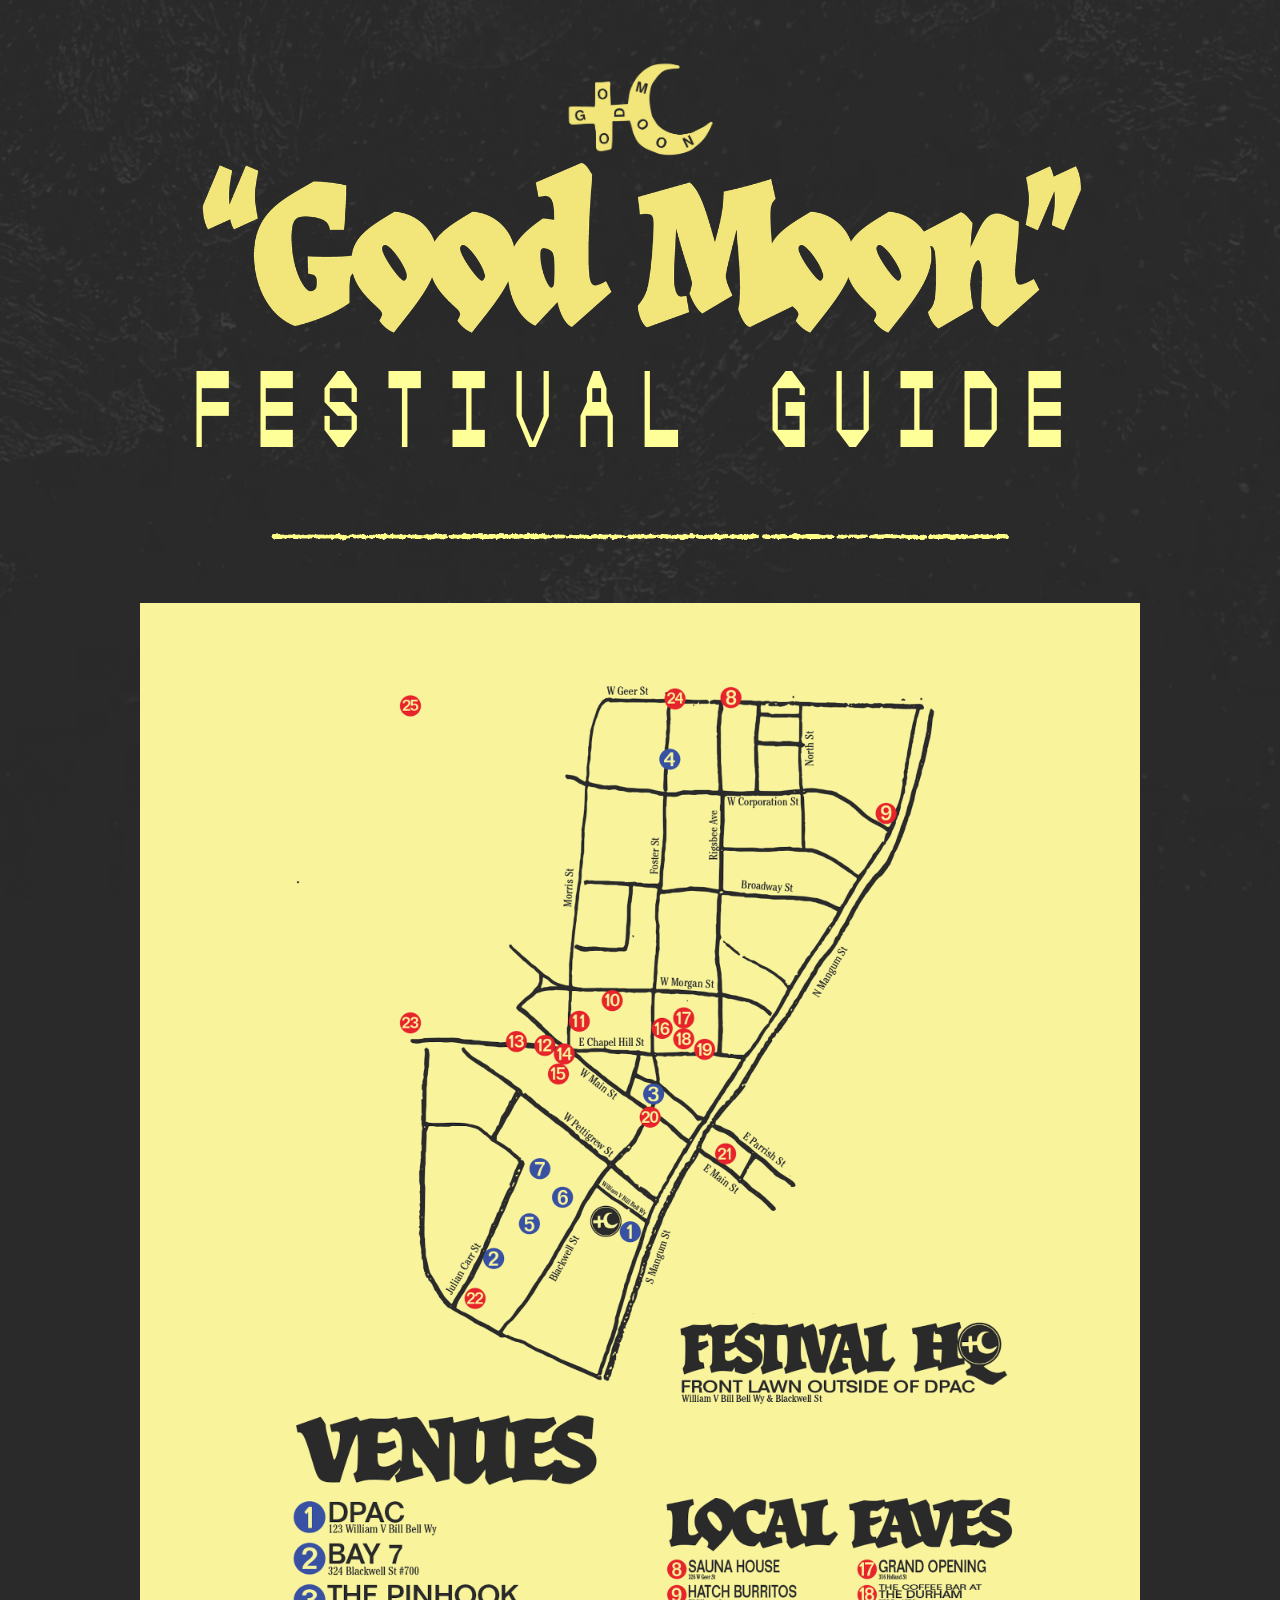
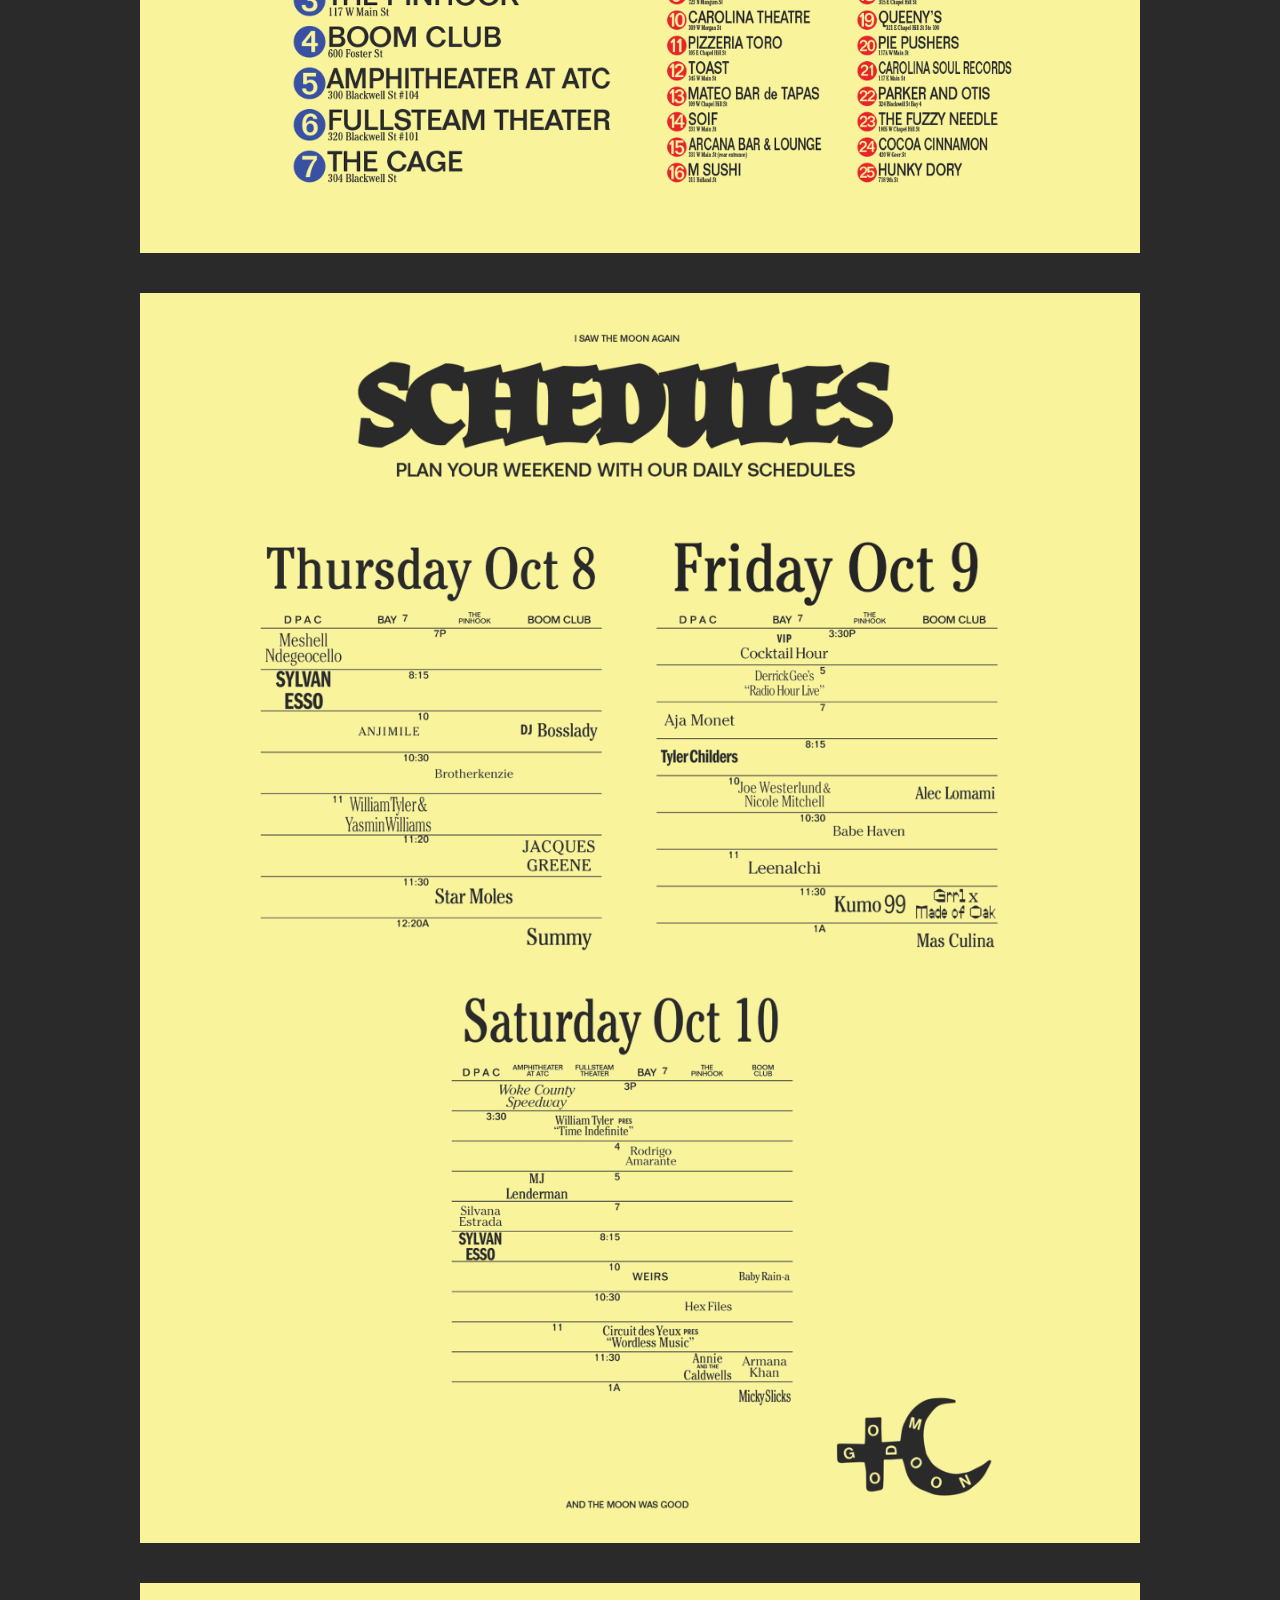
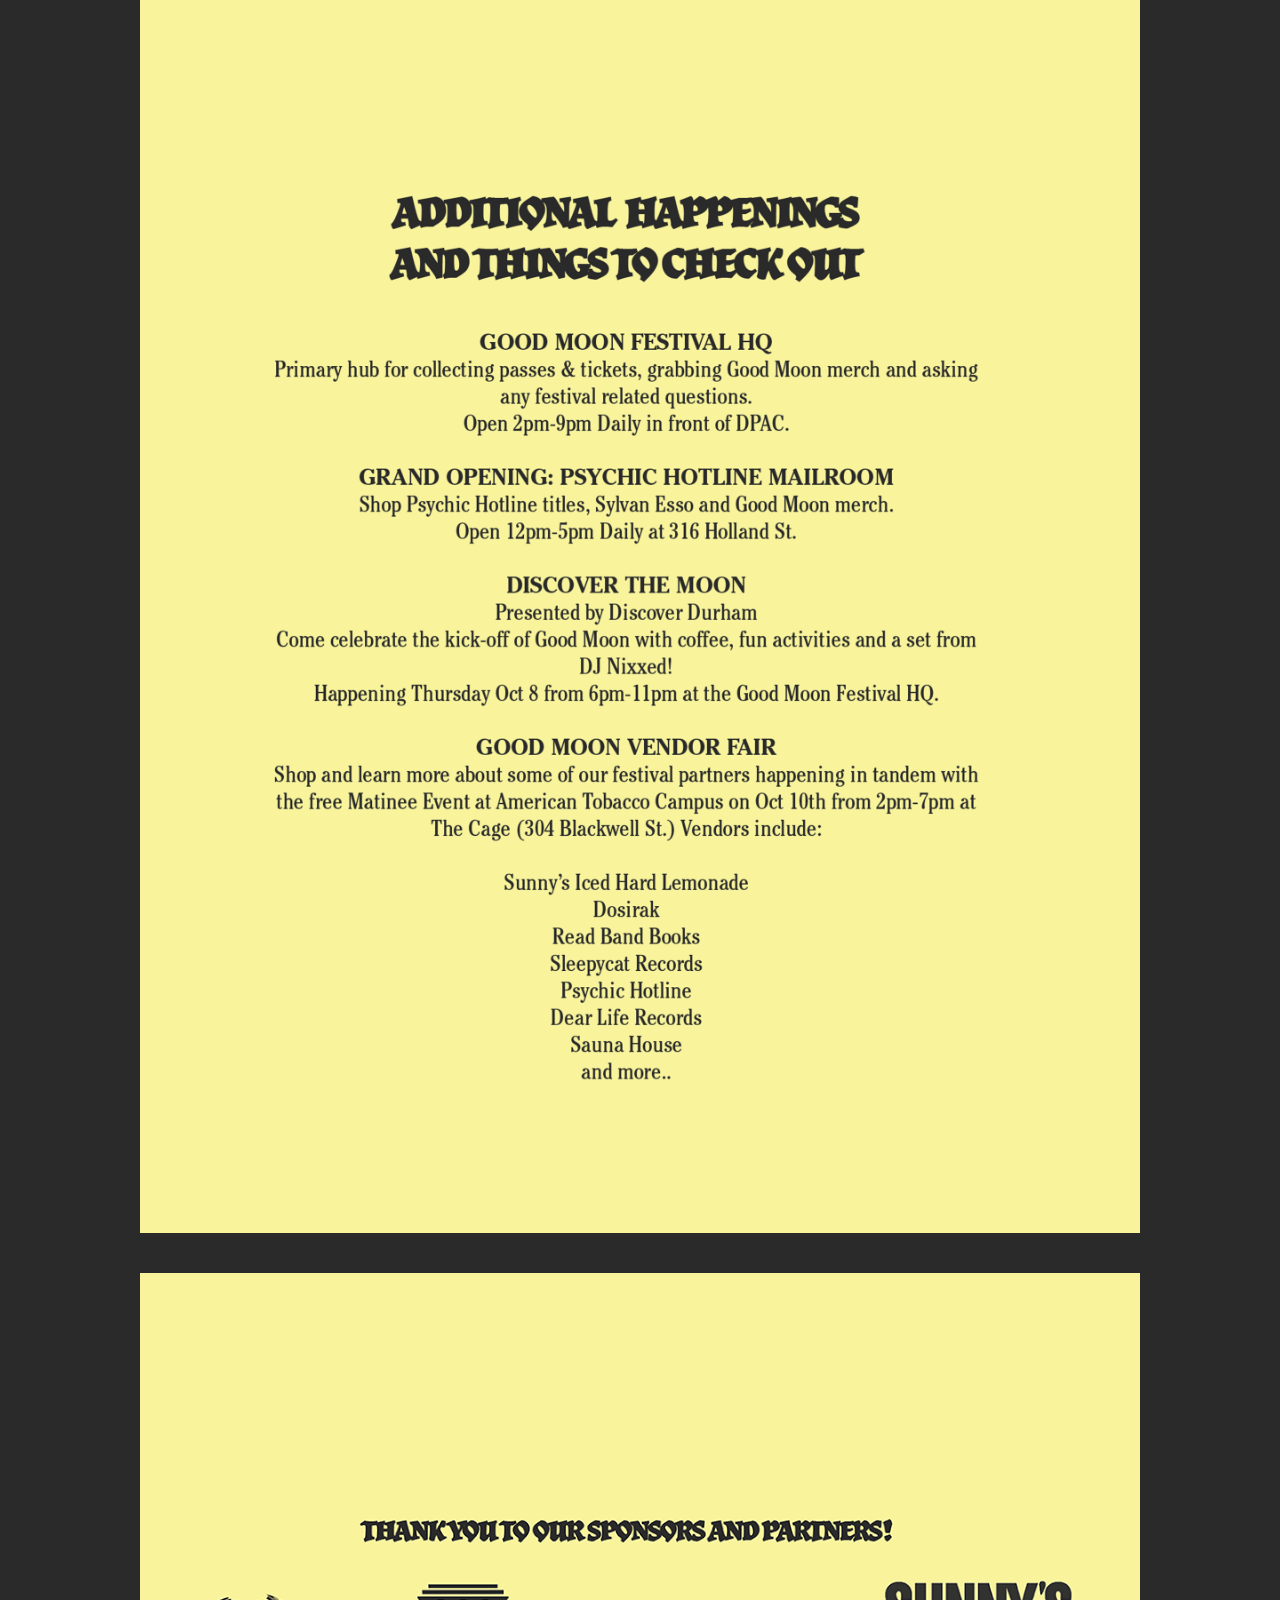
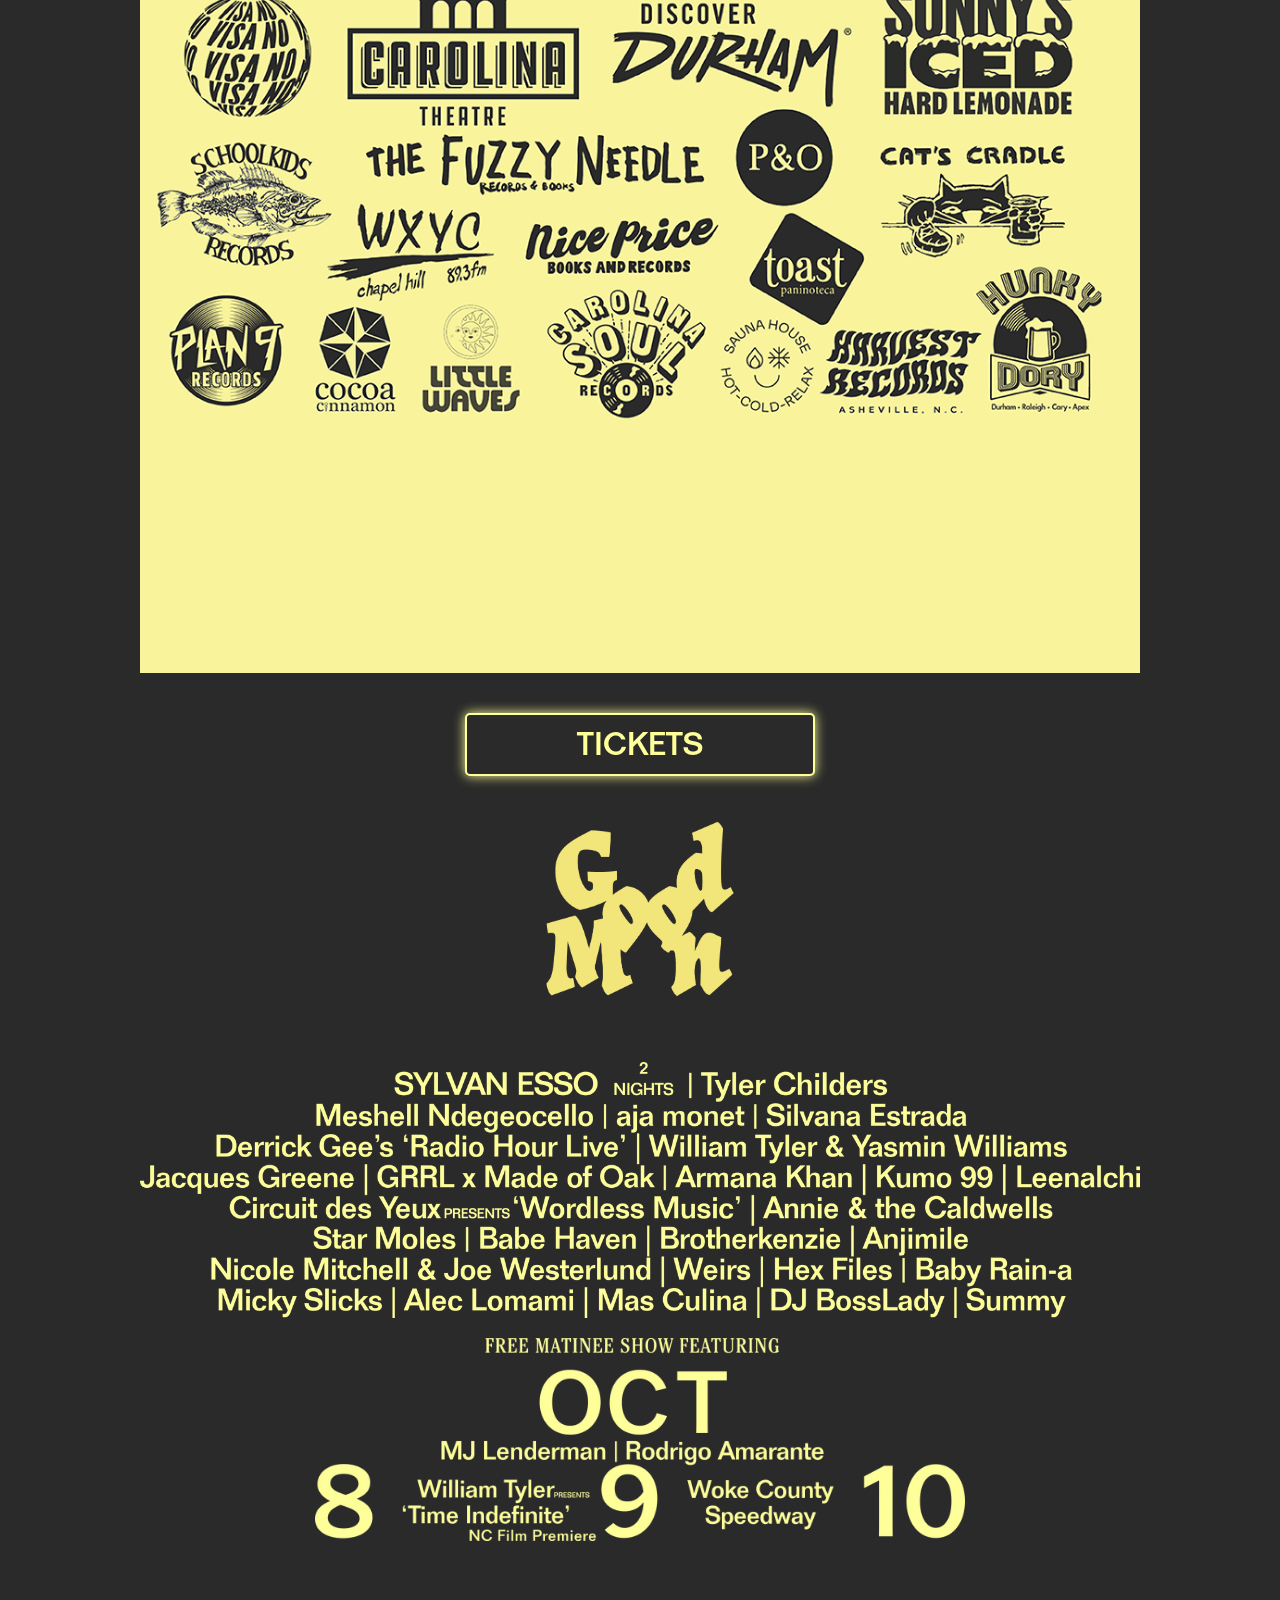
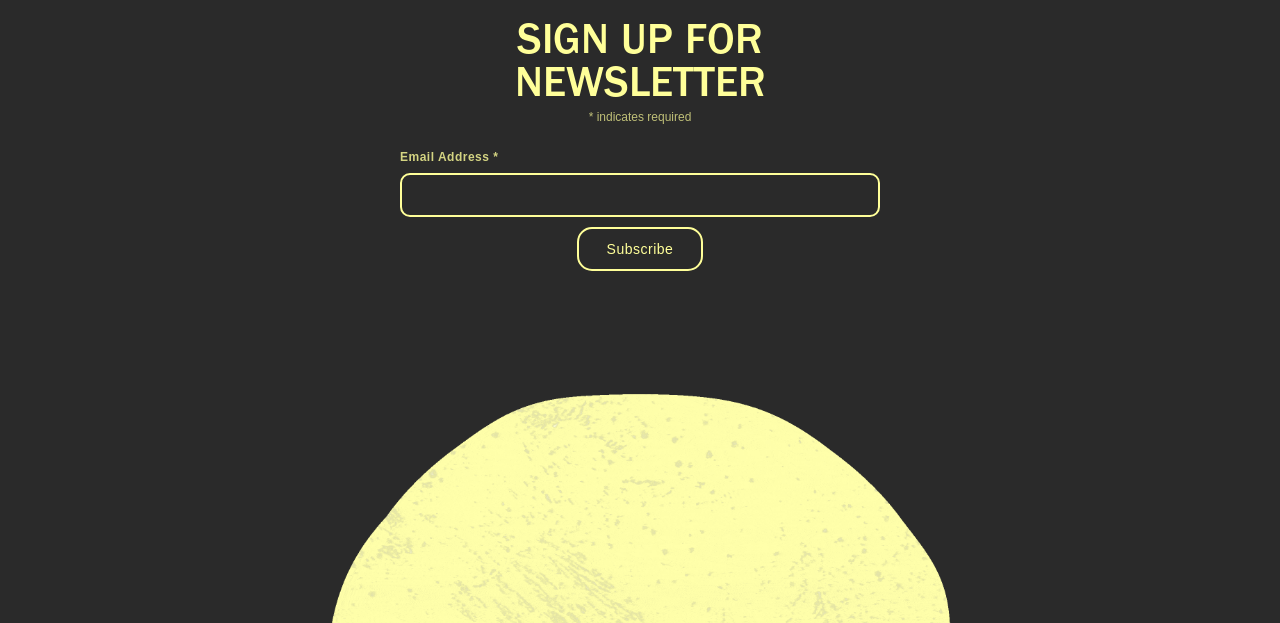
==== festival-guide.html @ e452aae7 "Guide page + links update" ====
<!DOCTYPE html><!--  This site was created in Webflow. https://webflow.com  --><!--  Last Published: Fri Oct 09 2026 19:10:43 GMT+0000 (Coordinated Universal Time)  -->
<html data-wf-page="6ac93ae63915757697e5f2d0" data-wf-site="69fa5315053e97f702bbb917">
<head>
  <meta charset="utf-8">
  <title>Festival Guide | Good Moon | Durham, NC</title>
  <meta content="Guide to Festival Happenings" name="description">
  <meta content="Festival Guide | Good Moon | Durham, NC" property="og:title">
  <meta content="Guide to Festival Happenings" property="og:description">
  <meta content="https://cdn.prod.website-files.com/69fa5315053e97f702bbb917/6a031e4d492744aba5c4f9c2_good-moon-og-img.png" property="og:image">
  <meta content="Festival Guide | Good Moon | Durham, NC" name="twitter:title">
  <meta content="Guide to Festival Happenings" name="twitter:description">
  <meta property="og:type" content="website">
  <meta content="summary_large_image" name="twitter:card">
  <meta content="width=device-width, initial-scale=1" name="viewport">
  <meta content="Webflow" name="generator">
  <link href="css/normalize.css" rel="stylesheet" type="text/css">
  <link href="css/webflow.css" rel="stylesheet" type="text/css">
  <link href="css/good-moon.webflow.css" rel="stylesheet" type="text/css">
  <script type="text/javascript">!function(o,c){var n=c.documentElement,t=" w-mod-";n.className+=t+"js",("ontouchstart"in o||o.DocumentTouch&&c instanceof DocumentTouch)&&(n.className+=t+"touch")}(window,document);</script>
  <link href="images/favicon.png" rel="icon" type="image/png" sizes="32x32" media="(prefers-color-scheme: light)">
  <link href="images/favicon-dark.png" rel="icon" type="image/png" sizes="32x32" media="(prefers-color-scheme: dark)">
  <link href="images/favicon-48.png" rel="icon" type="image/png" sizes="48x48">
  <link href="images/webclip-180.png" rel="apple-touch-icon" sizes="180x180">
  <link href="images/webclip-192.png" rel="icon" type="image/png" sizes="192x192">
  <link href="images/webclip.png" rel="icon" type="image/png" sizes="512x512">
  <script type="text/javascript">!function(f,b,e,v,n,t,s){if(f.fbq)return;n=f.fbq=function(){n.callMethod?n.callMethod.apply(n,arguments):n.queue.push(arguments)};if(!f._fbq)f._fbq=n;n.push=n;n.loaded=!0;n.version='2.0';n.agent='plwebflow';n.queue=[];t=b.createElement(e);t.async=!0;t.src=v;s=b.getElementsByTagName(e)[0];s.parentNode.insertBefore(t,s)}(window,document,'script','https://connect.facebook.net/en_US/fbevents.js');fbq('init', '1639951707254204');fbq('track', 'PageView');</script><!--  Meta Pixel Code  -->
  <script>
!function(f,b,e,v,n,t,s)
{if(f.fbq)return;n=f.fbq=function(){n.callMethod?
n.callMethod.apply(n,arguments):n.queue.push(arguments)};
if(!f._fbq)f._fbq=n;n.push=n;n.loaded=!0;n.version='2.0';
n.queue=[];t=b.createElement(e);t.async=!0;
t.src=v;s=b.getElementsByTagName(e)[0];
s.parentNode.insertBefore(t,s)}(window,document,'script',
'https://connect.facebook.net/en_US/fbevents.js');
 fbq('init', '1639951707254204'); 
fbq('track', 'PageView');
</script>
  <noscript>
    <img height="1" width="1" src="https://www.facebook.com/tr?id=1639951707254204&ev=PageView
&noscript=1">
  </noscript>
  <!--  End Meta Pixel Code  -->
</head>
<body class="body">
  <div class="background">
    <div class="page-wrapper">
      <div class="save-the-date-container"><img src="images/26_GoodMoon_Icons-02-copy.avif" loading="lazy" sizes="100vw" srcset="images/26_GoodMoon_Icons-02-copy-p-500.png 500w, images/26_GoodMoon_Icons-02-copy-p-800.png 800w, images/26_GoodMoon_Icons-02-copy-p-1080.png 1080w, images/26_GoodMoon_Icons-02-copy.avif 2775w" alt="" class="image-2">
        <a href="index.html" class="w-inline-block"><img src="images/26_GoodMoon_Icons-01-copy.avif" loading="lazy" sizes="100vw" srcset="images/26_GoodMoon_Icons-01-copy-p-500.png 500w, images/26_GoodMoon_Icons-01-copy-p-800.png 800w, images/26_GoodMoon_Icons-01-copy-p-1080.png 1080w, images/26_GoodMoon_Icons-01-copy-p-1600.png 1600w, images/26_GoodMoon_Icons-01-copy-p-2000.png 2000w, images/26_GoodMoon_Icons-01-copy.avif 6102w" alt="" class="image"></a>
        <div class="text-block-7">FESTIVAL GUIDE</div><img src="images/good-moon-divider.gif" loading="lazy" alt="" class="image-6">
        <div class="schedule-graphics"><img src="images/2_GM26_Brochure_MAP_4x5.png" loading="eager" sizes="(max-width: 2500px) 100vw, 2500px" srcset="images/2_GM26_Brochure_MAP_4x5.png 500w, images/2_GM26_Brochure_MAP_4x5.png 800w, images/2_GM26_Brochure_MAP_4x5.png 1080w, images/2_GM26_Brochure_MAP_4x5.png 1600w, images/2_GM26_Brochure_MAP_4x5.png 2000w, images/2_GM26_Brochure_MAP_4x5.png 2500w" alt="" class="image-16">
          <a href="schedule.html" class="w-inline-block"><img src="images/3_GM26_Brochure_SCHED_4x5.png" loading="eager" sizes="(max-width: 4500px) 100vw, 4500px" srcset="images/3_GM26_Brochure_SCHED_4x5.png 500w, images/3_GM26_Brochure_SCHED_4x5.png 800w, images/3_GM26_Brochure_SCHED_4x5.png 1080w, images/3_GM26_Brochure_SCHED_4x5.png 1600w, images/3_GM26_Brochure_SCHED_4x5.png 2000w, images/3_GM26_Brochure_SCHED_4x5.png 2600w, images/3_GM26_Brochure_SCHED_4x5.png 3200w, images/3_GM26_Brochure_SCHED_4x5.png 4500w" alt="" class="image-15"></a><img src="images/4_GM26_Brochure_ADDL_4x5.png" loading="eager" sizes="(max-width: 4500px) 100vw, 4500px" srcset="images/4_GM26_Brochure_ADDL_4x5.png 500w, images/4_GM26_Brochure_ADDL_4x5.png 800w, images/4_GM26_Brochure_ADDL_4x5.png 1080w, images/4_GM26_Brochure_ADDL_4x5.png 1600w, images/4_GM26_Brochure_ADDL_4x5.png 2000w, images/4_GM26_Brochure_ADDL_4x5.png 2600w, images/4_GM26_Brochure_ADDL_4x5.png 3200w, images/4_GM26_Brochure_ADDL_4x5.png 4500w" alt="" class="image-14"><img src="images/5_Sponsors-Partners_SQUARE.png" loading="eager" sizes="(max-width: 1080px) 100vw, 1080px" srcset="images/5_Sponsors-Partners_SQUARE.png 500w, images/5_Sponsors-Partners_SQUARE.png 800w, images/5_Sponsors-Partners_SQUARE.png 1080w" alt="" class="image-14">
          <a href="tickets.html" target="_blank" class="link tickets">TICKETS</a>
        </div>
        <a href="index.html" class="w-inline-block"><img src="images/26_GoodMoon_Icons-04-copy.avif" loading="lazy" sizes="100vw" srcset="images/26_GoodMoon_Icons-04-copy-p-500.png 500w, images/26_GoodMoon_Icons-04-copy-p-800.png 800w, images/26_GoodMoon_Icons-04-copy.avif 2260w" alt="" class="image-3 tickets"></a><img src="images/LINEUP-v3.png" loading="lazy" sizes="100vw" srcset="images/LINEUP-v3-p-500.png 500w, images/LINEUP-v3-p-800.png 800w, images/LINEUP-v3-p-1080.png 1080w, images/LINEUP-v3-p-1600.png 1600w, images/LINEUP-v3-p-2000.png 2000w, images/LINEUP-v3.png 3932w" alt="" class="image-13"><img src="images/dates-v3.avif" loading="lazy" sizes="100vw" srcset="images/dates-v3-p-500.avif 500w, images/dates-v3-p-800.avif 800w, images/dates-v3-p-1080.avif 1080w, images/dates-v3-p-1600.avif 1600w, images/dates-v3-p-2000.avif 2000w, images/dates-v3.avif 3143w" alt="" class="image-12">
        <div class="newsletter-div">
          <div id="updates" class="text-block-6 aftershow">SIGN UP FOR NEWSLETTER</div>
          <div class="code-embed w-embed w-script">
            <div id="mc_embed_shell">
              <link href="//cdn-images.mailchimp.com/embedcode/classic-061523.css" rel="stylesheet" type="text/css">
              <style type="text/css">
/* FORM CONTAINER */
#mc_embed_signup {
  background: transparent !important;
  padding: 10px;
  border-radius: 16px;
  max-width: 500px;
  margin: 0 auto;
  font-family: Helvetica, Arial, sans-serif;
  color: #FFFF99;
}
/* TITLE */
#mc_embed_signup h2 {
  text-align: center;
  margin-bottom: 10px;
  font-weight: 100;
  letter-spacing: 0.5px;
}
/* REQUIRED TEXT */
#mc_embed_signup .indicates-required {
  text-align: center;
  font-size: 12px;
  opacity: 0.7;
  margin-bottom: 20px;
}
/* LABEL */
#mc_embed_signup label {
  display: block;
  margin-bottom: 6px;
  font-size: 12px;
  letter-spacing: 0.5px;
  opacity: 0.8;
}
/* INPUT FIELD */
#mc_embed_signup input[type="email"] {
  width: 100%;
  background-color: #2A2A2A !important;
  color: #FFFF99 !important;
  border: 2px solid #FFFF99 !important;
  border-radius: 10px;
  padding: 12px 14px;
  font-size: 14px;
  transition: all 0.2s ease;
}
/* INPUT FOCUS (subtle glow) */
#mc_embed_signup input[type="email"]:focus {
  outline: none;
  box-shadow: 0 0 10px rgba(255, 255, 153, 0.4);
  border-color: #FFFF99;
}
/* PLACEHOLDER */
#mc_embed_signup input[type="email"]::placeholder {
  color: rgba(255, 255, 153, 0.6);
}
/* FIELD SPACING */
#mc_embed_signup .mc-field-group {
  margin-bottom: 10px;
}
/* CENTER BUTTON */
#mc_embed_signup .clear {
  text-align: center;
}
/* BUTTON */
#mc_embed_signup input.button {
  background-color: #2a2a2a !important;
  color: #FFFF99 !important;
  border: 2px solid #FFFF99 !important;
  border-radius: 15px;
  padding: 12px 28px;
  font-size: 14px;
  letter-spacing: 0.5px;
  cursor: pointer;
  transition: all 0.2s ease;
  display: inline-flex;
  align-items: center;
  justify-content: center;
  line-height: 1;
  font-size: 14px;
  letter-spacing: 0.5px;
  cursor: pointer;
  -webkit-appearance: none;
  appearance: none;
  height: 44px;
}
/* BUTTON HOVER */
#mc_embed_signup input.button:hover {
  background-color: #FFFF99 !important;
  color: #000000 !important;
  box-shadow: 0 0 12px rgba(255, 255, 153, 0.6);
}
/* ERROR / SUCCESS MESSAGES */
#mc_embed_signup .response {
  margin-top: 5px;
  font-size: 16px;
  text-align: center;
}
/* SUCCESS MESSAGE CONTAINER */
#mc_embed_signup #mce-success-response {
  background: #000000 !important;
  color: #FFFF99 !important;
  border: 1px solid #FFFF99 !important;
  border-radius: 12px;
  padding: 14px 16px;
  margin-top: 16px;
  text-align: center;
  font-size: 14px;
  line-height: 1.4;
/* subtle glow */
  box-shadow: 0 0 12px rgba(255, 255, 153, 0.25);
/* smoother appearance */
  opacity: 0;
  transform: translateY(10px);
  transition: all 0.3s ease;
}
/* When Mailchimp shows it */
#mc_embed_signup #mce-success-response[style*="display: block"] {
  opacity: 1;
  transform: translateY(0);
}
/* Add your own Mailchimp form style overrides in your site stylesheet or in this style block.
We recommend moving this block and the preceding CSS link to the HEAD of your HTML file. */
</style>
              <div id="mc_embed_signup">
                <form action="https://goodmoonnc.us11.list-manage.com/subscribe/post?
u=e81c2adaa16448844629bfd45&amp;id=fb41e5bf0b&amp;f_id=00b42ae1f0" method="post" id="mc-embedded-subscribe-form" name="mc-
embedded-subscribe-form" class="validate" target="_blank">
                  <div id="mc_embed_signup_scroll">
                    <h2></h2>
                    <div class="indicates-required"><span class="asterisk">*</span> indicates required</div>
                    <div class="mc-field-group"><label for="mce-EMAIL">Email Address <span class="asterisk">*</span></label><input type="email" name="EMAIL" class="required email" id="mce-EMAIL" required="" value=""></div>
                    <div hidden=""><input type="hidden" name="tags" value="8118187"></div>
                    <div id="mce-responses" class="clear">
                      <div class="response" id="mce-error-response" style="display: none;"></div>
                      <div class="response" id="mce-success-response" style="display: none;"></div>
                    </div>
                    <div aria-hidden="true" style="position: absolute; left: -5000px;"><input type="text" name="b_e81c2adaa16448844629bfd45_fb41e5bf0b" tabindex="-1" value=""></div>
                    <div class="clear"><input type="submit" name="subscribe" id="mc-embedded-subscribe" class="button" value="Subscribe"></div>
                  </div>
                </form>
              </div>
              <script type="text/javascript" src="https://s3.amazonaws.com/downloads.mailchimp.com/js/mc-validate.js"></script>
              <script type="text/javascript" src="https://s3.amazonaws.com/downloads.mailchimp.com/js/mc-sms-phone.js"></script>
              <script type="text/javascript">(function($) {window.fnames =
new Array(); window.ftypes = new
Array();fnames[0]='EMAIL';ftypes[0]='email';fnames[1]='FNAME';ftypes[1]='text';fnames[2]='LNAME';ftypes[2]='text';fnames[3]='ADDRESS';ftypes[3]
(jQuery));var $mcj = jQuery.noConflict(true);
// SMS Phone Multi-Country Functionality
if(!window.MC) {
window.MC = {};
}
window.MC.smsPhoneData = {
defaultCountryCode: 'US',
programs: [],
smsProgramDataCountryNames: []
};
function getCountryUnicodeFlag(countryCode) {
return countryCode.toUpperCase().replace(/./g, (char) => String.fromCodePoint(char.charCodeAt(0) + 127397))
};
// HTML sanitization function to prevent XSS
function sanitizeHtml(str) {
if (typeof str !== 'string') return '';
return str
.replace(/&/g, '&amp;')
.replace(/</g, '&lt;')
.replace(/>/g, '&gt;')
.replace(/"/g, '&quot;')
.replace(/'/g, '&#x27;')
.replace(/\//g, '&#x2F;');
}
// URL sanitization function to prevent javascript: and data: URLs
function sanitizeUrl(url) {
if (typeof url !== 'string') return '';
const trimmedUrl = url.trim().toLowerCase();
if (trimmedUrl.startsWith('javascript:') || trimmedUrl.startsWith('data:') || trimmedUrl.startsWith('vbscript:')) {
return '#';
}
return url;
}
const getBrowserLanguage = () => {
if (!window?.navigator?.language?.split('-')[1]) {
return window?.navigator?.language?.toUpperCase();
}
return window?.navigator?.language?.split('-')[1];
};
// getBrowserLanguageCode() and getSmsProgramForCountryAndLanguage() are provided globally
// by the external mc-sms-phone.js script loaded alongside this inline form script.
function getDefaultCountryProgram(defaultCountryCode, smsProgramData) {
if (!smsProgramData || smsProgramData.length === 0) {
return null;
}
var browserCountryCode = getBrowserLanguage();
var browserLangCode = getBrowserLanguageCode();
if (browserCountryCode) {
var match = getSmsProgramForCountryAndLanguage(smsProgramData, browserCountryCode, browserLangCode);
if (match) { return match; }
}
if (defaultCountryCode) {
var match = getSmsProgramForCountryAndLanguage(smsProgramData, defaultCountryCode, browserLangCode);
if (match) { return match; }
}
return smsProgramData[0];
}
function updateSmsLegalText(countryCode, fieldName) {
if (!countryCode || !fieldName) {
return;
}
var programs = window?.MC?.smsPhoneData?.programs;
if (!programs || !Array.isArray(programs)) {
return;
}
var browserLangCode = getBrowserLanguageCode();
var program = getSmsProgramForCountryAndLanguage(programs, countryCode, browserLangCode);
if (!program || !program.requiredTemplate) {
return;
}
var smsConsentHtmlRenderingFixEnabled = true;
const legalTextElement = document.querySelector('#legal-text-' + fieldName);
if (!legalTextElement) {
return;
}
const divRegex = new RegExp('</?[div][^>]*>', 'gi');
const blockWrapperRegex = new RegExp('</?(?:div|p)[^>]*>', 'gi');
const fullAnchorRegex = new RegExp('<a.*?</a>', 'g');
const anchorRegex = new RegExp('<a href="(.*?)" target="(.*?)">(.*?)</a>');
const template = smsConsentHtmlRenderingFixEnabled
? program.requiredTemplate
.replace(/<\/p>\s*<p[^>]*>/gi, ' ')
.replace(blockWrapperRegex, '')
: program.requiredTemplate.replace(divRegex, '');
legalTextElement.textContent = '';
const parts = template.split(/(<a href=".*?"(?: target=".*?")?>.*?<\/a>)/g);
parts.forEach(function(part) {
if (!part) {
return;
}
const anchorMatch = part.match(/<a href="(.*?)"(?: target="(.*?)")?>(.+?)<\/a>/);
if (anchorMatch) {
const linkElement = document.createElement('a');
linkElement.href = sanitizeUrl(anchorMatch[1]);
linkElement.target = anchorMatch[2] ? sanitizeHtml(anchorMatch[2]) : '_blank';
linkElement.rel = 'noopener noreferrer';
linkElement.textContent = sanitizeHtml(anchorMatch[3]);
legalTextElement.appendChild(linkElement);
} else {
legalTextElement.appendChild(document.createTextNode(part));
}
});
}
function generateDropdownOptions(smsProgramData) {
if (!smsProgramData || smsProgramData.length === 0) {
return '';
}
var programs = true
? smsProgramData.filter(function(p, i, arr) {
return arr.findIndex(function(q) { return q.countryCode === p.countryCode; }) === i;
})
: smsProgramData;
return programs.map(program => {
const flag = getCountryUnicodeFlag(program.countryCode);
const countryName = getCountryName(program.countryCode);
const callingCode = program.countryCallingCode || '';
// Sanitize all values to prevent XSS
const sanitizedCountryCode = sanitizeHtml(program.countryCode || '');
const sanitizedCountryName = sanitizeHtml(countryName || '');
const sanitizedCallingCode = sanitizeHtml(callingCode || '');
return '<option value="' + sanitizedCountryCode + '">' + sanitizedCountryName + ' ' + sanitizedCallingCode + '</option>';
}).join('');
}
function getCountryName(countryCode) {
if (window.MC?.smsPhoneData?.smsProgramDataCountryNames &&
Array.isArray(window.MC.smsPhoneData.smsProgramDataCountryNames)) {
for (let i = 0; i < window.MC.smsPhoneData.smsProgramDataCountryNames.length; i++) {
if (window.MC.smsPhoneData.smsProgramDataCountryNames[i].code === countryCode) {
return window.MC.smsPhoneData.smsProgramDataCountryNames[i].name;
}
}
}
return countryCode;
}
function getDefaultPlaceholder(countryCode) {
if (!countryCode || typeof countryCode !== 'string') {
return '+1 000 000 0000'; // Default US placeholder
}
var mockPlaceholders = [
{
countryCode: 'US',
placeholder: '+1 000 000 0000',
helpText: 'Include the US country code +1 before the phone number',
},
{
countryCode: 'GB',
placeholder: '+44 0000 000000',
helpText: 'Include the GB country code +44 before the phone number',
},
{
countryCode: 'CA',
placeholder: '+1 000 000 0000',
helpText: 'Include the CA country code +1 before the phone number',
},
{
countryCode: 'AU',
placeholder: '+61 000 000 000',
helpText: 'Include the AU country code +61 before the phone number',
},
{
countryCode: 'DE',
placeholder: '+49 000 0000000',
helpText: 'Fügen Sie vor der Telefonnummer die DE-Ländervorwahl +49 ein',
},
{
countryCode: 'FR',
placeholder: '+33 0 00 00 00 00',
helpText: 'Incluez le code pays FR +33 avant le numéro de téléphone',
},
{
countryCode: 'ES',
placeholder: '+34 000 000 000',
helpText: 'Incluya el código de país ES +34 antes del número de teléfono',
},
{
countryCode: 'NL',
placeholder: '+31 0 00000000',
helpText: 'Voeg de NL-landcode +31 toe vóór het telefoonnummer',
},
{
countryCode: 'BE',
placeholder: '+32 000 00 00 00',
helpText: 'Incluez le code pays BE +32 avant le numéro de téléphone',
},
{
countryCode: 'CH',
placeholder: '+41 00 000 00 00',
helpText: 'Fügen Sie vor der Telefonnummer die CH-Ländervorwahl +41 ein',
},
{
countryCode: 'AT',
placeholder: '+43 000 000 0000',
helpText: 'Fügen Sie vor der Telefonnummer die AT-Ländervorwahl +43 ein',
},
{
countryCode: 'IE',
placeholder: '+353 00 000 0000',
helpText: 'Include the IE country code +353 before the phone number',
},
{
countryCode: 'IT',
placeholder: '+39 000 000 0000',
helpText: 'Includere il prefisso internazionale IT +39 prima del numero di telefono',
},
{
countryCode: 'NO',
placeholder: '+47 000 00 000',
helpText: 'Inkluder NO landskode +47 før telefonnummeret',
},
{
countryCode: 'SE',
placeholder: '+46 00 000 00 00',
helpText: 'Inkludera SE landskod +46 före telefonnumret',
},
{
countryCode: 'DK',
placeholder: '+45 00 00 00 00',
helpText: 'Inkluder DK landekode +45 før telefonnummeret',
},
{
countryCode: 'FI',
placeholder: '+358 00 000 0000',
helpText: 'Sisällytä FI-maakoodi +358 ennen puhelinnumeroa',
},
{
countryCode: 'EE',
placeholder: '+372 0000 0000',
helpText: 'Lisage EE riigikood +372 telefoninumbri ette',
},
{
countryCode: 'PL',
placeholder: '+48 000 000 000',
helpText: 'Podaj numer kierunkowy PL +48 przed numerem telefonu',
},
{
countryCode: 'SK',
placeholder: '+421 000 000 000',
helpText: 'Pred telefónne číslo uveďte kód krajiny SK +421',
},
{
countryCode: 'LV',
placeholder: '+371 0000 0000',
helpText: 'Iekļaujiet LV valsts kodu +371 pirms tālruņa numura',
},
{
countryCode: 'LT',
placeholder: '+370 0000 0000',
helpText: 'Įtraukite LT šalies kodą +370 prieš telefono numerį',
},
{
countryCode: 'GR',
placeholder: '+30 000 000 0000',
helpText: 'Συμπεριλάβετε τον κωδικό χώρας GR +30 πριν από τον αριθμό τηλεφώνου',
},
{
countryCode: 'PT',
placeholder: '+351 000 000 000',
helpText: 'Inclua o código de país PT +351 antes do número de telefone',
},
{
countryCode: 'HR',
placeholder: '+385 00 000 0000',
helpText: 'Uključite HR pozivni broj države +385 prije telefonskog broja',
},
{
countryCode: 'SI',
placeholder: '+386 00 000 000',
helpText: 'Vključite SI kodo države +386 pred telefonsko številko',
},
{
countryCode: 'IS',
placeholder: '+354 000 0000',
helpText: 'Láttu IS landsnúmer +354 fylgja á undan símanúmerinu',
},
{
countryCode: 'LU',
placeholder: '+352 000 000 000',
helpText: 'Incluez le code pays LU +352 avant le numéro de téléphone',
},
{
countryCode: 'MC',
placeholder: '+377 00 00 00 00',
helpText: 'Incluez le code pays MC +377 avant le numéro de téléphone',
},
{
countryCode: 'AD',
placeholder: '+376 000 000',
helpText: 'Incloeu el codi de país AD +376 abans del número de telèfon',
},
{
countryCode: 'JE',
placeholder: '+44 0000 000000',
helpText: 'Include the JE country code +44 before the phone number',
},
{
countryCode: 'IM',
placeholder: '+44 0000 000000',
helpText: 'Include the IM country code +44 before the phone number',
},
{
countryCode: 'GG',
placeholder: '+44 0000 000000',
helpText: 'Include the GG country code +44 before the phone number',
},
{
countryCode: 'AL',
placeholder: '+355 00 000 0000',
helpText: 'Përfshini kodin e vendit AL +355 para numrit të telefonit',
},
{
countryCode: 'SM',
placeholder: '+378 0000 000000',
helpText: 'Includere il prefisso internazionale SM +378 prima del numero di telefono',
},
{
countryCode: 'FO',
placeholder: '+298 000000',
helpText: 'Inkluder FO landekode +298 før telefonnummeret',
},
{
countryCode: 'MT',
placeholder: '+356 0000 0000',
helpText: 'Include the MT country code +356 before the phone number',
},
{
countryCode: 'LI',
placeholder: '+423 000 0000',
helpText: 'Fügen Sie vor der Telefonnummer die LI-Ländervorwahl +423 ein',
},
{
countryCode: 'GI',
placeholder: '+350 000 00000',
helpText: 'Include the GI country code +350 before the phone number',
},
{
countryCode: 'MD',
placeholder: '+373 00 000 000',
helpText: 'Includeți codul de țară MD +373 înaintea numărului de telefon',
},
{
countryCode: 'HU',
placeholder: '+36 00 000 0000',
helpText: 'A telefonszám előtt adja meg a HU országkódot +36',
},
{
countryCode: 'NZ',
placeholder: '+64 00 000 0000',
helpText: 'Include the NZ country code +64 before the phone number',
},
{
countryCode: 'ME',
placeholder: '+382 00 000 000',
helpText: 'Uključite ME pozivni broj države +382 prije telefonskog broja',
},
];
const selectedPlaceholder = mockPlaceholders.find(function(item) {
return item && item.countryCode === countryCode;
});
return selectedPlaceholder ? selectedPlaceholder.placeholder : mockPlaceholders[0].placeholder;
}
function updatePlaceholder(countryCode, fieldName) {
if (!countryCode || !fieldName) {
return;
}
const phoneInput = document.querySelector('#mce-' + fieldName);
if (!phoneInput) {
return;
}
const placeholder = getDefaultPlaceholder(countryCode);
if (placeholder) {
phoneInput.placeholder = placeholder;
}
}
function updateCountryCodeInstruction(countryCode, fieldName) {
updatePlaceholder(countryCode, fieldName);
}
function getDefaultHelpText(countryCode) {
var mockPlaceholders = [
{
countryCode: 'US',
placeholder: '+1 000 000 0000',
helpText: 'Include the US country code +1 before the phone number',
},
{
countryCode: 'GB',
placeholder: '+44 0000 000000',
helpText: 'Include the GB country code +44 before the phone number',
},
{
countryCode: 'CA',
placeholder: '+1 000 000 0000',
helpText: 'Include the CA country code +1 before the phone number',
},
{
countryCode: 'AU',
placeholder: '+61 000 000 000',
helpText: 'Include the AU country code +61 before the phone number',
},
{
countryCode: 'DE',
placeholder: '+49 000 0000000',
helpText: 'Fügen Sie vor der Telefonnummer die DE-Ländervorwahl +49 ein',
},
{
countryCode: 'FR',
placeholder: '+33 0 00 00 00 00',
helpText: 'Incluez le code pays FR +33 avant le numéro de téléphone',
},
{
countryCode: 'ES',
placeholder: '+34 000 000 000',
helpText: 'Incluya el código de país ES +34 antes del número de teléfono',
},
{
countryCode: 'NL',
placeholder: '+31 0 00000000',
helpText: 'Voeg de NL-landcode +31 toe vóór het telefoonnummer',
},
{
countryCode: 'BE',
placeholder: '+32 000 00 00 00',
helpText: 'Incluez le code pays BE +32 avant le numéro de téléphone',
},
{
countryCode: 'CH',
placeholder: '+41 00 000 00 00',
helpText: 'Fügen Sie vor der Telefonnummer die CH-Ländervorwahl +41 ein',
},
{
countryCode: 'AT',
placeholder: '+43 000 000 0000',
helpText: 'Fügen Sie vor der Telefonnummer die AT-Ländervorwahl +43 ein',
},
{
countryCode: 'IE',
placeholder: '+353 00 000 0000',
helpText: 'Include the IE country code +353 before the phone number',
},
{
countryCode: 'IT',
placeholder: '+39 000 000 0000',
helpText: 'Includere il prefisso internazionale IT +39 prima del numero di telefono',
},
{
countryCode: 'NO',
placeholder: '+47 000 00 000',
helpText: 'Inkluder NO landskode +47 før telefonnummeret',
},
{
countryCode: 'SE',
placeholder: '+46 00 000 00 00',
helpText: 'Inkludera SE landskod +46 före telefonnumret',
},
{
countryCode: 'DK',
placeholder: '+45 00 00 00 00',
helpText: 'Inkluder DK landekode +45 før telefonnummeret',
},
{
countryCode: 'FI',
placeholder: '+358 00 000 0000',
helpText: 'Sisällytä FI-maakoodi +358 ennen puhelinnumeroa',
},
{
countryCode: 'EE',
placeholder: '+372 0000 0000',
helpText: 'Lisage EE riigikood +372 telefoninumbri ette',
},
{
countryCode: 'PL',
placeholder: '+48 000 000 000',
helpText: 'Podaj numer kierunkowy PL +48 przed numerem telefonu',
},
{
countryCode: 'SK',
placeholder: '+421 000 000 000',
helpText: 'Pred telefónne číslo uveďte kód krajiny SK +421',
},
{
countryCode: 'LV',
placeholder: '+371 0000 0000',
helpText: 'Iekļaujiet LV valsts kodu +371 pirms tālruņa numura',
},
{
countryCode: 'LT',
placeholder: '+370 0000 0000',
helpText: 'Įtraukite LT šalies kodą +370 prieš telefono numerį',
},
{
countryCode: 'GR',
placeholder: '+30 000 000 0000',
helpText: 'Συμπεριλάβετε τον κωδικό χώρας GR +30 πριν από τον αριθμό τηλεφώνου',
},
{
countryCode: 'PT',
placeholder: '+351 000 000 000',
helpText: 'Inclua o código de país PT +351 antes do número de telefone',
},
{
countryCode: 'HR',
placeholder: '+385 00 000 0000',
helpText: 'Uključite HR pozivni broj države +385 prije telefonskog broja',
},
{
countryCode: 'SI',
placeholder: '+386 00 000 000',
helpText: 'Vključite SI kodo države +386 pred telefonsko številko',
},
{
countryCode: 'IS',
placeholder: '+354 000 0000',
helpText: 'Láttu IS landsnúmer +354 fylgja á undan símanúmerinu',
},
{
countryCode: 'LU',
placeholder: '+352 000 000 000',
helpText: 'Incluez le code pays LU +352 avant le numéro de téléphone',
},
{
countryCode: 'MC',
placeholder: '+377 00 00 00 00',
helpText: 'Incluez le code pays MC +377 avant le numéro de téléphone',
},
{
countryCode: 'AD',
placeholder: '+376 000 000',
helpText: 'Incloeu el codi de país AD +376 abans del número de telèfon',
},
{
countryCode: 'JE',
placeholder: '+44 0000 000000',
helpText: 'Include the JE country code +44 before the phone number',
},
{
countryCode: 'IM',
placeholder: '+44 0000 000000',
helpText: 'Include the IM country code +44 before the phone number',
},
{
countryCode: 'GG',
placeholder: '+44 0000 000000',
helpText: 'Include the GG country code +44 before the phone number',
},
{
countryCode: 'AL',
placeholder: '+355 00 000 0000',
helpText: 'Përfshini kodin e vendit AL +355 para numrit të telefonit',
},
{
countryCode: 'SM',
placeholder: '+378 0000 000000',
helpText: 'Includere il prefisso internazionale SM +378 prima del numero di telefono',
},
{
countryCode: 'FO',
placeholder: '+298 000000',
helpText: 'Inkluder FO landekode +298 før telefonnummeret',
},
{
countryCode: 'MT',
placeholder: '+356 0000 0000',
helpText: 'Include the MT country code +356 before the phone number',
},
{
countryCode: 'LI',
placeholder: '+423 000 0000',
helpText: 'Fügen Sie vor der Telefonnummer die LI-Ländervorwahl +423 ein',
},
{
countryCode: 'GI',
placeholder: '+350 000 00000',
helpText: 'Include the GI country code +350 before the phone number',
},
{
countryCode: 'MD',
placeholder: '+373 00 000 000',
helpText: 'Includeți codul de țară MD +373 înaintea numărului de telefon',
},
{
countryCode: 'HU',
placeholder: '+36 00 000 0000',
helpText: 'A telefonszám előtt adja meg a HU országkódot +36',
},
{
countryCode: 'NZ',
placeholder: '+64 00 000 0000',
helpText: 'Include the NZ country code +64 before the phone number',
},
{
countryCode: 'ME',
placeholder: '+382 00 000 000',
helpText: 'Uključite ME pozivni broj države +382 prije telefonskog broja',
},
];
if (!countryCode || typeof countryCode !== 'string') {
return mockPlaceholders[0].helpText;
}
const selectedHelpText = mockPlaceholders.find(function(item) {
return item && item.countryCode === countryCode;
});
return selectedHelpText ? selectedHelpText.helpText : mockPlaceholders[0].helpText;
}
function setDefaultHelpText(countryCode) {
const helpTextSpan = document.querySelector('#help-text');
if (!helpTextSpan) {
return;
}
}
function updateHelpTextCountryCode(countryCode, fieldName) {
if (!countryCode || !fieldName) {
return;
}
setDefaultHelpText(countryCode);
}
function initializeSmsPhoneDropdown(fieldName) {
if (!fieldName || typeof fieldName !== 'string') {
return;
}
const dropdown = document.querySelector('#country-select-' + fieldName);
const displayFlag = document.querySelector('#flag-display-' + fieldName);
if (!dropdown || !displayFlag) {
return;
}
const smsPhoneData = window.MC?.smsPhoneData;
if (smsPhoneData && smsPhoneData.programs && Array.isArray(smsPhoneData.programs)) {
dropdown.innerHTML = generateDropdownOptions(smsPhoneData.programs);
}
const defaultProgram = getDefaultCountryProgram(smsPhoneData?.defaultCountryCode, smsPhoneData?.programs);
if (defaultProgram && defaultProgram.countryCode) {
dropdown.value = defaultProgram.countryCode;
const flagSpan = displayFlag?.querySelector('#flag-emoji-' + fieldName);
if (flagSpan) {
flagSpan.textContent = getCountryUnicodeFlag(defaultProgram.countryCode);
flagSpan.setAttribute('aria-label', sanitizeHtml(defaultProgram.countryCode) + ' flag');
}
updateSmsLegalText(defaultProgram.countryCode, fieldName);
updatePlaceholder(defaultProgram.countryCode, fieldName);
updateCountryCodeInstruction(defaultProgram.countryCode, fieldName);
}
var smsNotRequiredRemoveCountryCodeEnabled = true;
var smsField = Object.values({"EMAIL":{"name":"EMAIL","label":"Email
Address","helper_text":"","type":"email","required":true,"audience_field_name":"Email
Address","merge_id":0,"help_text_enabled":false,"enabled":true,"order":0,"field_type":"merge"},"FNAME":{"name":"FNAME","label":"First
Name","helper_text":"","type":"text","required":false,"audience_field_name":"First
Name","enabled":false,"order":null,"field_type":"merge","merge_id":1},"LNAME":{"name":"LNAME","label":"Last
Name","helper_text":"","type":"text","required":false,"audience_field_name":"Last
Name","enabled":false,"order":null,"field_type":"merge","merge_id":2},"ADDRESS":
{"name":"ADDRESS","label":"Address","helper_text":"","type":"address","required":false,"audience_field_name":"Address","enabled":false,"order":nu
{"2":"Albania","3":"Algeria","4":"Andorra","5":"Angola","6":"Argentina","7":"Armenia","8":"Australia","9":"Austria","10":"Azerbaijan","11":"Bahamas","12
and Herzegovina","23":"Botswana","24":"Brazil","25":"Bulgaria","26":"Burkina
Faso","27":"Burundi","28":"Cambodia","29":"Cameroon","30":"Canada","31":"Cape Verde","32":"Cayman Islands","33":"Central African
Republic","34":"Chad","35":"Chile","36":"China","37":"Colombia","38":"Congo","40":"Croatia","41":"Cyprus","42":"Czech
Republic","43":"Denmark","44":"Djibouti","45":"Ecuador","46":"Egypt","47":"El Salvador","48":"Equatorial
Guinea","49":"Eritrea","50":"Estonia","51":"Ethiopia","52":"Fiji","53":"Finland","54":"France","56":"Gabon","57":"Gambia","58":"Georgia","59":"German
Bissau","65":"Guyana","66":"Honduras","67":"Hong
Kong","68":"Hungary","69":"Iceland","70":"India","71":"Indonesia","74":"Ireland","75":"Israel","76":"Italy","78":"Japan","79":"Jordan","80":"Kazakhstan
People's Democratic
Republic","85":"Latvia","86":"Lebanon","87":"Lesotho","88":"Liberia","90":"Liechtenstein","91":"Lithuania","92":"Luxembourg","93":"Macedonia","94":
Antilles","111":"New
Zealand","112":"Nicaragua","113":"Niger","114":"Nigeria","116":"Norway","117":"Oman","118":"Pakistan","119":"Panama","120":"Paraguay","121":"Pe
(Independent)","133":"Saudi Arabia","134":"Senegal","135":"Seychelles","136":"Sierra
Leone","137":"Singapore","138":"Slovakia","139":"Slovenia","140":"Somalia","141":"South Africa","142":"South Korea","143":"Spain","144":"Sri
Lanka","146":"Suriname","147":"Swaziland","148":"Sweden","149":"Switzerland","152":"Taiwan","153":"Tanzania","154":"Thailand","155":"Togo","156
Arab Emirates","163":"Uruguay","164":"USA","165":"Uzbekistan","166":"Vatican City State (Holy
See)","167":"Venezuela","168":"Vietnam","169":"Virgin Islands (British)","170":"Yemen","173":"Zambia","174":"Zimbabwe","175":"Antigua And
Barbuda","176":"Anguilla","179":"Aruba","180":"Brunei Darussalam","181":"Bouvet Island","183":"Cook Islands","185":"Christmas
Island","187":"Dominican Republic","188":"Western Sahara","189":"Falkland Islands","191":"Faroe Islands","192":"Grenada","193":"French
Guiana","194":"Gibraltar","195":"Greenland","196":"Guadeloupe","198":"Guatemala","200":"Haiti","202":"Jamaica","203":"Kiribati","204":"Comoros","
Kitts and Nevis","206":"Saint Lucia","207":"Marshall Islands","208":"Macau","210":"Martinique","212":"Mauritius","213":"New
Caledonia","214":"Norfolk Island","215":"Nauru","217":"Niue","219":"Papua New Guinea","221":"Pitcairn","222":"Palau","223":"Solomon
Islands","225":"Svalbard and Jan Mayen Islands","227":"San Marino","232":"Tonga","233":"Timor-Leste","234":"Trinidad and
Tobago","235":"Tuvalu","237":"Saint Vincent and the Grenadines","239":"Vanuatu","241":"Mayotte","242":"Myanmar","255":"Sao Tome and
Principe","257":"South Georgia and the South Sandwich Islands","260":"Tajikistan","262":"United Kingdom","268":"Costa
Rica","270":"Guernsey","272":"North Korea","274":"Afghanistan","275":"Cote D'Ivoire","276":"Cuba","277":"French
Polynesia","278":"Iran","279":"Iraq","281":"Libya","282":"Palestine","285":"Syria","286":"Aaland Islands","287":"Turks & Caicos
Islands","288":"Jersey (Channel Islands)","289":"Dominica","290":"Montenegro","293":"Sudan","294":"Montserrat","298":"Curacao","302":"Sint
Maarten","311":"South Sudan","315":"Republic of Kosovo","318":"Congo, Democratic Republic of the","323":"Isle of Man","324":"Saint
Martin","325":"Bonaire, Saint Eustatius and Saba","326":"Serbia","327":"Saint Barthelemy"},"defaultcountry":164},"PHONE":
{"name":"PHONE","label":"Phone Number","helper_text":"","type":"phone","required":false,"audience_field_name":"Phone
Number","phoneformat":"","enabled":false,"order":null,"field_type":"merge","merge_id":4},"BIRTHDAY":
{"name":"BIRTHDAY","label":"Birthday","helper_text":"","type":"birthday","required":false,"audience_field_name":"Birthday","dateformat":"MM/DD","e
{"name":"COMPANY","label":"Company","helper_text":"","type":"text","required":false,"audience_field_name":"Company","enabled":false,"order":nul
{ return f.name === fieldName && f.type === 'smsphone'; });
var isRequired = smsField ? smsField.required : false;
var shouldAppendCountryCode = smsNotRequiredRemoveCountryCodeEnabled ? isRequired : true;
var phoneInput = document.querySelector('#mce-' + fieldName);
if (phoneInput && defaultProgram.countryCallingCode && shouldAppendCountryCode) {
phoneInput.value = defaultProgram.countryCallingCode;
}
displayFlag?.addEventListener('click', function(e) {
dropdown.focus();
});
dropdown?.addEventListener('change', function() {
const selectedCountry = this.value;
if (!selectedCountry || typeof selectedCountry !== 'string') {
return;
}
const flagSpan = displayFlag?.querySelector('#flag-emoji-' + fieldName);
if (flagSpan) {
flagSpan.textContent = getCountryUnicodeFlag(selectedCountry);
flagSpan.setAttribute('aria-label', sanitizeHtml(selectedCountry) + ' flag');
}
const selectedProgram = window.MC?.smsPhoneData?.programs.find(function(program) {
return program && program.countryCode === selectedCountry;
});
var smsNotRequiredRemoveCountryCodeEnabled = true;
var smsField = Object.values({"EMAIL":{"name":"EMAIL","label":"Email
Address","helper_text":"","type":"email","required":true,"audience_field_name":"Email
Address","merge_id":0,"help_text_enabled":false,"enabled":true,"order":0,"field_type":"merge"},"FNAME":{"name":"FNAME","label":"First
Name","helper_text":"","type":"text","required":false,"audience_field_name":"First
Name","enabled":false,"order":null,"field_type":"merge","merge_id":1},"LNAME":{"name":"LNAME","label":"Last
Name","helper_text":"","type":"text","required":false,"audience_field_name":"Last
Name","enabled":false,"order":null,"field_type":"merge","merge_id":2},"ADDRESS":
{"name":"ADDRESS","label":"Address","helper_text":"","type":"address","required":false,"audience_field_name":"Address","enabled":false,"order":nu
{"2":"Albania","3":"Algeria","4":"Andorra","5":"Angola","6":"Argentina","7":"Armenia","8":"Australia","9":"Austria","10":"Azerbaijan","11":"Bahamas","12
and Herzegovina","23":"Botswana","24":"Brazil","25":"Bulgaria","26":"Burkina
Faso","27":"Burundi","28":"Cambodia","29":"Cameroon","30":"Canada","31":"Cape Verde","32":"Cayman Islands","33":"Central African
Republic","34":"Chad","35":"Chile","36":"China","37":"Colombia","38":"Congo","40":"Croatia","41":"Cyprus","42":"Czech
Republic","43":"Denmark","44":"Djibouti","45":"Ecuador","46":"Egypt","47":"El Salvador","48":"Equatorial
Guinea","49":"Eritrea","50":"Estonia","51":"Ethiopia","52":"Fiji","53":"Finland","54":"France","56":"Gabon","57":"Gambia","58":"Georgia","59":"German
Bissau","65":"Guyana","66":"Honduras","67":"Hong
Kong","68":"Hungary","69":"Iceland","70":"India","71":"Indonesia","74":"Ireland","75":"Israel","76":"Italy","78":"Japan","79":"Jordan","80":"Kazakhstan
People's Democratic
Republic","85":"Latvia","86":"Lebanon","87":"Lesotho","88":"Liberia","90":"Liechtenstein","91":"Lithuania","92":"Luxembourg","93":"Macedonia","94":
Antilles","111":"New
Zealand","112":"Nicaragua","113":"Niger","114":"Nigeria","116":"Norway","117":"Oman","118":"Pakistan","119":"Panama","120":"Paraguay","121":"Pe
(Independent)","133":"Saudi Arabia","134":"Senegal","135":"Seychelles","136":"Sierra
Leone","137":"Singapore","138":"Slovakia","139":"Slovenia","140":"Somalia","141":"South Africa","142":"South Korea","143":"Spain","144":"Sri
Lanka","146":"Suriname","147":"Swaziland","148":"Sweden","149":"Switzerland","152":"Taiwan","153":"Tanzania","154":"Thailand","155":"Togo","156
Arab Emirates","163":"Uruguay","164":"USA","165":"Uzbekistan","166":"Vatican City State (Holy
See)","167":"Venezuela","168":"Vietnam","169":"Virgin Islands (British)","170":"Yemen","173":"Zambia","174":"Zimbabwe","175":"Antigua And
Barbuda","176":"Anguilla","179":"Aruba","180":"Brunei Darussalam","181":"Bouvet Island","183":"Cook Islands","185":"Christmas
Island","187":"Dominican Republic","188":"Western Sahara","189":"Falkland Islands","191":"Faroe Islands","192":"Grenada","193":"French
Guiana","194":"Gibraltar","195":"Greenland","196":"Guadeloupe","198":"Guatemala","200":"Haiti","202":"Jamaica","203":"Kiribati","204":"Comoros","
Kitts and Nevis","206":"Saint Lucia","207":"Marshall Islands","208":"Macau","210":"Martinique","212":"Mauritius","213":"New
Caledonia","214":"Norfolk Island","215":"Nauru","217":"Niue","219":"Papua New Guinea","221":"Pitcairn","222":"Palau","223":"Solomon
Islands","225":"Svalbard and Jan Mayen Islands","227":"San Marino","232":"Tonga","233":"Timor-Leste","234":"Trinidad and
Tobago","235":"Tuvalu","237":"Saint Vincent and the Grenadines","239":"Vanuatu","241":"Mayotte","242":"Myanmar","255":"Sao Tome and
Principe","257":"South Georgia and the South Sandwich Islands","260":"Tajikistan","262":"United Kingdom","268":"Costa
Rica","270":"Guernsey","272":"North Korea","274":"Afghanistan","275":"Cote D'Ivoire","276":"Cuba","277":"French
Polynesia","278":"Iran","279":"Iraq","281":"Libya","282":"Palestine","285":"Syria","286":"Aaland Islands","287":"Turks & Caicos
Islands","288":"Jersey (Channel Islands)","289":"Dominica","290":"Montenegro","293":"Sudan","294":"Montserrat","298":"Curacao","302":"Sint
Maarten","311":"South Sudan","315":"Republic of Kosovo","318":"Congo, Democratic Republic of the","323":"Isle of Man","324":"Saint
Martin","325":"Bonaire, Saint Eustatius and Saba","326":"Serbia","327":"Saint Barthelemy"},"defaultcountry":164},"PHONE":
{"name":"PHONE","label":"Phone Number","helper_text":"","type":"phone","required":false,"audience_field_name":"Phone
Number","phoneformat":"","enabled":false,"order":null,"field_type":"merge","merge_id":4},"BIRTHDAY":
{"name":"BIRTHDAY","label":"Birthday","helper_text":"","type":"birthday","required":false,"audience_field_name":"Birthday","dateformat":"MM/DD","e
{"name":"COMPANY","label":"Company","helper_text":"","type":"text","required":false,"audience_field_name":"Company","enabled":false,"order":nul
{ return f.name === fieldName && f.type === 'smsphone'; });
var isRequired = smsField ? smsField.required : false;
var shouldAppendCountryCode = smsNotRequiredRemoveCountryCodeEnabled ? isRequired : true;
var phoneInput = document.querySelector('#mce-' + fieldName);
if (phoneInput && selectedProgram.countryCallingCode && shouldAppendCountryCode) {
phoneInput.value = selectedProgram.countryCallingCode;
}
updateSmsLegalText(selectedCountry, fieldName);
updatePlaceholder(selectedCountry, fieldName);
updateCountryCodeInstruction(selectedCountry, fieldName);
});
}
document.addEventListener('DOMContentLoaded', function() {
const smsPhoneFields = document.querySelectorAll('[id^="country-select-"]');
smsPhoneFields.forEach(function(dropdown) {
const fieldName = dropdown?.id.replace('country-select-', '');
initializeSmsPhoneDropdown(fieldName);
});
});
</script>
            </div>
          </div>
        </div>
      </div>
      <div class="spacer"></div><img src="images/half-moon-minimized.gif" loading="lazy" alt="" class="image-4">
    </div>
  </div>
  <script src="https://d3e54v103j8qbb.cloudfront.net/js/jquery-3.5.1.min.dc5e7f18c8.js?site=69fa5315053e97f702bbb917" type="text/javascript" integrity="sha256-9/aliU8dGd2tb6OSsuzixeV4y/faTqgFtohetphbbj0=" crossorigin="anonymous"></script>
  <script src="js/webflow.js" type="text/javascript"></script>
</body>
</html>
---- css/webflow.css ----
@font-face {
  font-family: 'webflow-icons';
  src: url("[data-uri]") format('truetype');
  font-weight: normal;
  font-style: normal;
}
[class^="w-icon-"],
[class*=" w-icon-"] {
  /* use !important to prevent issues with browser extensions that change fonts */
  font-family: 'webflow-icons' !important;
  speak: none;
  font-style: normal;
  font-weight: normal;
  font-variant: normal;
  text-transform: none;
  line-height: 1;
  /* Better Font Rendering =========== */
  -webkit-font-smoothing: antialiased;
  -moz-osx-font-smoothing: grayscale;
}
.w-icon-slider-right:before {
  content: "\e600";
}
.w-icon-slider-left:before {
  content: "\e601";
}
.w-icon-nav-menu:before {
  content: "\e602";
}
.w-icon-arrow-down:before,
.w-icon-dropdown-toggle:before {
  content: "\e603";
}
.w-icon-file-upload-remove:before {
  content: "\e900";
}
.w-icon-file-upload-icon:before {
  content: "\e903";
}
* {
  -webkit-box-sizing: border-box;
  -moz-box-sizing: border-box;
  box-sizing: border-box;
}
html {
  height: 100%;
}
body {
  margin: 0;
  min-height: 100%;
  background-color: #fff;
  font-family: Arial, sans-serif;
  font-size: 14px;
  line-height: 20px;
  color: #333;
}
img {
  max-width: 100%;
  vertical-align: middle;
  display: inline-block;
}
html.w-mod-touch * {
  background-attachment: scroll !important;
}
.w-block {
  display: block;
}
.w-inline-block {
  max-width: 100%;
  display: inline-block;
}
.w-clearfix:before,
.w-clearfix:after {
  content: " ";
  display: table;
  grid-column-start: 1;
  grid-row-start: 1;
  grid-column-end: 2;
  grid-row-end: 2;
}
.w-clearfix:after {
  clear: both;
}
.w-hidden {
  display: none;
}
.w-button {
  display: inline-block;
  padding: 9px 15px;
  background-color: #3898EC;
  color: white;
  border: 0;
  line-height: inherit;
  text-decoration: none;
  cursor: pointer;
  border-radius: 0;
}
input.w-button {
  -webkit-appearance: button;
}
:where(button.w-popover-trigger) {
  background-color: transparent;
  border: 0;
  color: inherit;
  cursor: pointer;
  font: inherit;
  line-height: inherit;
  margin: 0;
  padding: 0;
  text-align: inherit;
  text-decoration: inherit;
}
.w-popover {
  position-anchor: none;
}
.w-popover[popover]:not(:popover-open) {
  display: none;
}
.w-modal:not([open]):not([popover]) {
  display: none;
}
.w-modal[popover]:not(:popover-open) {
  display: none;
}
html[data-w-dynpage] [data-w-cloak] {
  color: transparent !important;
}
.w-code-block {
  margin: unset;
}
pre.w-code-block code {
  all: inherit;
}
pre.w-code-block code > span {
  display: block !important;
}
.w-optimization {
  display: contents;
}
.w-webflow-badge,
.w-webflow-badge > img {
  box-sizing: unset;
  width: unset;
  height: unset;
  max-height: unset;
  max-width: unset;
  min-height: unset;
  min-width: unset;
  margin: unset;
  padding: unset;
  float: unset;
  clear: unset;
  border: unset;
  border-radius: unset;
  background: unset;
  background-image: unset;
  background-position: unset;
  background-size: unset;
  background-repeat: unset;
  background-origin: unset;
  background-clip: unset;
  background-attachment: unset;
  background-color: unset;
  box-shadow: unset;
  transform: unset;
  transition: unset;
  direction: unset;
  font-family: unset;
  font-weight: unset;
  color: unset;
  font-size: unset;
  line-height: unset;
  font-style: unset;
  font-variant: unset;
  text-align: unset;
  letter-spacing: unset;
  text-decoration: unset;
  text-indent: unset;
  text-transform: unset;
  list-style-type: unset;
  text-shadow: unset;
  vertical-align: unset;
  cursor: unset;
  white-space: unset;
  word-break: unset;
  word-spacing: unset;
  word-wrap: unset;
}
.w-webflow-badge {
  position: fixed !important;
  display: inline-block !important;
  visibility: visible !important;
  opacity: 1 !important;
  z-index: 2147483647 !important;
  top: auto !important;
  right: 12px !important;
  bottom: 12px !important;
  left: auto !important;
  color: #aaadb0 !important;
  background-color: #fff !important;
  border-radius: 3px !important;
  padding: 6px !important;
  font-size: 12px !important;
  line-height: 14px !important;
  text-decoration: none !important;
  transform: none !important;
  margin: 0 !important;
  width: auto !important;
  height: auto !important;
  overflow: unset !important;
  white-space: nowrap;
  box-shadow: 0 0 0 1px rgba(0, 0, 0, 0.1), 0px 1px 3px rgba(0, 0, 0, 0.1);
  cursor: pointer;
}
.w-webflow-badge > img {
  position: unset;
  display: inline-block !important;
  visibility: unset !important;
  opacity: 1 !important;
  vertical-align: middle !important;
}
h1,
h2,
h3,
h4,
h5,
h6 {
  font-weight: bold;
  margin-bottom: 10px;
}
h1 {
  font-size: 38px;
  line-height: 44px;
  margin-top: 20px;
}
h2 {
  font-size: 32px;
  line-height: 36px;
  margin-top: 20px;
}
h3 {
  font-size: 24px;
  line-height: 30px;
  margin-top: 20px;
}
h4 {
  font-size: 18px;
  line-height: 24px;
  margin-top: 10px;
}
h5 {
  font-size: 14px;
  line-height: 20px;
  margin-top: 10px;
}
h6 {
  font-size: 12px;
  line-height: 18px;
  margin-top: 10px;
}
p {
  margin-top: 0;
  margin-bottom: 10px;
}
blockquote {
  margin: 0 0 10px 0;
  padding: 10px 20px;
  border-left: 5px solid #E2E2E2;
  font-size: 18px;
  line-height: 22px;
}
figure {
  margin: 0;
  margin-bottom: 10px;
}
figcaption {
  margin-top: 5px;
  text-align: center;
}
ul,
ol {
  margin-top: 0px;
  margin-bottom: 10px;
  padding-left: 40px;
}
.w-list-unstyled {
  padding-left: 0;
  list-style: none;
}
.w-embed:before,
.w-embed:after {
  content: " ";
  display: table;
  grid-column-start: 1;
  grid-row-start: 1;
  grid-column-end: 2;
  grid-row-end: 2;
}
.w-embed:after {
  clear: both;
}
.w-video {
  width: 100%;
  position: relative;
  padding: 0;
}
.w-video iframe,
.w-video object,
.w-video embed {
  position: absolute;
  top: 0;
  left: 0;
  width: 100%;
  height: 100%;
  border: none;
}
fieldset {
  padding: 0;
  margin: 0;
  border: 0;
}
button,
[type='button'],
[type='reset'] {
  border: 0;
  cursor: pointer;
  -webkit-appearance: button;
}
.w-form {
  margin: 0 0 15px;
}
.w-form-done {
  display: none;
  padding: 20px;
  text-align: center;
  background-color: #dddddd;
}
.w-form-fail {
  display: none;
  margin-top: 10px;
  padding: 10px;
  background-color: #ffdede;
}
label {
  display: block;
  margin-bottom: 5px;
  font-weight: bold;
}
.w-input,
.w-select {
  display: block;
  width: 100%;
  height: 38px;
  padding: 8px 12px;
  margin-bottom: 10px;
  font-size: 14px;
  line-height: 1.42857143;
  color: #333333;
  vertical-align: middle;
  background-color: #ffffff;
  border: 1px solid #cccccc;
}
.w-input::placeholder,
.w-select::placeholder {
  color: #999;
}
.w-input:focus,
.w-select:focus {
  border-color: #3898EC;
  outline: 0;
}
.w-input[disabled],
.w-select[disabled],
.w-input[readonly],
.w-select[readonly],
fieldset[disabled] .w-input,
fieldset[disabled] .w-select {
  cursor: not-allowed;
}
.w-input[disabled]:not(.w-input-disabled),
.w-select[disabled]:not(.w-input-disabled),
.w-input[readonly],
.w-select[readonly],
fieldset[disabled]:not(.w-input-disabled) .w-input,
fieldset[disabled]:not(.w-input-disabled) .w-select {
  background-color: #eeeeee;
}
textarea.w-input,
textarea.w-select {
  height: auto;
}
.w-select {
  background-color: #f3f3f3;
}
.w-select[multiple] {
  height: auto;
}
.w-form-label {
  display: inline-block;
  cursor: pointer;
  font-weight: normal;
  margin-bottom: 0px;
}
.w-radio {
  display: block;
  margin-bottom: 5px;
  padding-left: 20px;
}
.w-radio:before,
.w-radio:after {
  content: " ";
  display: table;
  grid-column-start: 1;
  grid-row-start: 1;
  grid-column-end: 2;
  grid-row-end: 2;
}
.w-radio:after {
  clear: both;
}
.w-radio-input {
  margin: 4px 0 0;
  line-height: normal;
  float: left;
  margin-left: -20px;
}
.w-radio-input {
  margin-top: 3px;
}
.w-file-upload {
  display: block;
  margin-bottom: 10px;
}
.w-file-upload-input {
  width: 0.1px;
  height: 0.1px;
  opacity: 0;
  overflow: hidden;
  position: absolute;
  z-index: -100;
}
.w-file-upload-default,
.w-file-upload-uploading,
.w-file-upload-success {
  display: inline-block;
  color: #333333;
}
.w-file-upload-error {
  display: block;
  margin-top: 10px;
}
.w-file-upload-default.w-hidden,
.w-file-upload-uploading.w-hidden,
.w-file-upload-error.w-hidden,
.w-file-upload-success.w-hidden {
  display: none;
}
.w-file-upload-uploading-btn {
  display: flex;
  font-size: 14px;
  font-weight: normal;
  cursor: pointer;
  margin: 0;
  padding: 8px 12px;
  border: 1px solid #cccccc;
  background-color: #fafafa;
}
.w-file-upload-file {
  display: flex;
  flex-grow: 1;
  justify-content: space-between;
  margin: 0;
  padding: 8px 9px 8px 11px;
  border: 1px solid #cccccc;
  background-color: #fafafa;
}
.w-file-upload-file-name {
  font-size: 14px;
  font-weight: normal;
  display: block;
}
.w-file-remove-link {
  margin-top: 3px;
  margin-left: 10px;
  width: auto;
  height: auto;
  padding: 3px;
  display: block;
  cursor: pointer;
}
.w-icon-file-upload-remove {
  margin: auto;
  font-size: 10px;
}
.w-file-upload-error-msg {
  display: inline-block;
  color: #ea384c;
  padding: 2px 0;
}
.w-file-upload-info {
  display: inline-block;
  line-height: 38px;
  padding: 0 12px;
}
.w-file-upload-label {
  display: inline-block;
  font-size: 14px;
  font-weight: normal;
  cursor: pointer;
  margin: 0;
  padding: 8px 12px;
  border: 1px solid #cccccc;
  background-color: #fafafa;
}
.w-icon-file-upload-icon,
.w-icon-file-upload-uploading {
  display: inline-block;
  margin-right: 8px;
  width: 20px;
}
.w-icon-file-upload-uploading {
  height: 20px;
}
.w-container {
  margin-left: auto;
  margin-right: auto;
  max-width: 940px;
}
.w-container:before,
.w-container:after {
  content: " ";
  display: table;
  grid-column-start: 1;
  grid-row-start: 1;
  grid-column-end: 2;
  grid-row-end: 2;
}
.w-container:after {
  clear: both;
}
.w-container .w-row {
  margin-left: -10px;
  margin-right: -10px;
}
.w-row:before,
.w-row:after {
  content: " ";
  display: table;
  grid-column-start: 1;
  grid-row-start: 1;
  grid-column-end: 2;
  grid-row-end: 2;
}
.w-row:after {
  clear: both;
}
.w-row .w-row {
  margin-left: 0;
  margin-right: 0;
}
.w-col {
  position: relative;
  float: left;
  width: 100%;
  min-height: 1px;
  padding-left: 10px;
  padding-right: 10px;
}
.w-col .w-col {
  padding-left: 0;
  padding-right: 0;
}
.w-col-1 {
  width: 8.33333333%;
}
.w-col-2 {
  width: 16.66666667%;
}
.w-col-3 {
  width: 25%;
}
.w-col-4 {
  width: 33.33333333%;
}
.w-col-5 {
  width: 41.66666667%;
}
.w-col-6 {
  width: 50%;
}
.w-col-7 {
  width: 58.33333333%;
}
.w-col-8 {
  width: 66.66666667%;
}
.w-col-9 {
  width: 75%;
}
.w-col-10 {
  width: 83.33333333%;
}
.w-col-11 {
  width: 91.66666667%;
}
.w-col-12 {
  width: 100%;
}
.w-hidden-main {
  display: none !important;
}
@media screen and (max-width: 991px) {
  .w-container {
    max-width: 728px;
  }
  .w-hidden-main {
    display: inherit !important;
  }
  .w-hidden-medium {
    display: none !important;
  }
  .w-col-medium-1 {
    width: 8.33333333%;
  }
  .w-col-medium-2 {
    width: 16.66666667%;
  }
  .w-col-medium-3 {
    width: 25%;
  }
  .w-col-medium-4 {
    width: 33.33333333%;
  }
  .w-col-medium-5 {
    width: 41.66666667%;
  }
  .w-col-medium-6 {
    width: 50%;
  }
  .w-col-medium-7 {
    width: 58.33333333%;
  }
  .w-col-medium-8 {
    width: 66.66666667%;
  }
  .w-col-medium-9 {
    width: 75%;
  }
  .w-col-medium-10 {
    width: 83.33333333%;
  }
  .w-col-medium-11 {
    width: 91.66666667%;
  }
  .w-col-medium-12 {
    width: 100%;
  }
  .w-col-stack {
    width: 100%;
    left: auto;
    right: auto;
  }
}
@media screen and (max-width: 767px) {
  .w-hidden-main {
    display: inherit !important;
  }
  .w-hidden-medium {
    display: inherit !important;
  }
  .w-hidden-small {
    display: none !important;
  }
  .w-row,
  .w-container .w-row {
    margin-left: 0;
    margin-right: 0;
  }
  .w-col {
    width: 100%;
    left: auto;
    right: auto;
  }
  .w-col-small-1 {
    width: 8.33333333%;
  }
  .w-col-small-2 {
    width: 16.66666667%;
  }
  .w-col-small-3 {
    width: 25%;
  }
  .w-col-small-4 {
    width: 33.33333333%;
  }
  .w-col-small-5 {
    width: 41.66666667%;
  }
  .w-col-small-6 {
    width: 50%;
  }
  .w-col-small-7 {
    width: 58.33333333%;
  }
  .w-col-small-8 {
    width: 66.66666667%;
  }
  .w-col-small-9 {
    width: 75%;
  }
  .w-col-small-10 {
    width: 83.33333333%;
  }
  .w-col-small-11 {
    width: 91.66666667%;
  }
  .w-col-small-12 {
    width: 100%;
  }
}
@media screen and (max-width: 479px) {
  .w-container {
    max-width: none;
  }
  .w-hidden-main {
    display: inherit !important;
  }
  .w-hidden-medium {
    display: inherit !important;
  }
  .w-hidden-small {
    display: inherit !important;
  }
  .w-hidden-tiny {
    display: none !important;
  }
  .w-col {
    width: 100%;
  }
  .w-col-tiny-1 {
    width: 8.33333333%;
  }
  .w-col-tiny-2 {
    width: 16.66666667%;
  }
  .w-col-tiny-3 {
    width: 25%;
  }
  .w-col-tiny-4 {
    width: 33.33333333%;
  }
  .w-col-tiny-5 {
    width: 41.66666667%;
  }
  .w-col-tiny-6 {
    width: 50%;
  }
  .w-col-tiny-7 {
    width: 58.33333333%;
  }
  .w-col-tiny-8 {
    width: 66.66666667%;
  }
  .w-col-tiny-9 {
    width: 75%;
  }
  .w-col-tiny-10 {
    width: 83.33333333%;
  }
  .w-col-tiny-11 {
    width: 91.66666667%;
  }
  .w-col-tiny-12 {
    width: 100%;
  }
}
.w-widget {
  position: relative;
}
.w-widget-map {
  width: 100%;
  height: 400px;
}
.w-widget-map label {
  width: auto;
  display: inline;
}
.w-widget-map img {
  max-width: inherit;
}
.w-widget-map .gm-style-iw {
  text-align: center;
}
.w-widget-map .gm-style-iw > button {
  display: none !important;
}
.w-widget-twitter {
  overflow: hidden;
}
.w-widget-twitter-count-shim {
  display: inline-block;
  vertical-align: top;
  position: relative;
  width: 28px;
  height: 20px;
  text-align: center;
  background: white;
  border: #758696 solid 1px;
  border-radius: 3px;
}
.w-widget-twitter-count-shim * {
  pointer-events: none;
  user-select: none;
}
.w-widget-twitter-count-shim .w-widget-twitter-count-inner {
  position: relative;
  font-size: 15px;
  line-height: 12px;
  text-align: center;
  color: #999;
  font-family: serif;
}
.w-widget-twitter-count-shim .w-widget-twitter-count-clear {
  position: relative;
  display: block;
}
.w-widget-twitter-count-shim.w--large {
  width: 36px;
  height: 28px;
}
.w-widget-twitter-count-shim.w--large .w-widget-twitter-count-inner {
  font-size: 18px;
  line-height: 18px;
}
.w-widget-twitter-count-shim:not(.w--vertical) {
  margin-left: 5px;
  margin-right: 8px;
}
.w-widget-twitter-count-shim:not(.w--vertical).w--large {
  margin-left: 6px;
}
.w-widget-twitter-count-shim:not(.w--vertical):before,
.w-widget-twitter-count-shim:not(.w--vertical):after {
  top: 50%;
  left: 0;
  border: solid transparent;
  content: ' ';
  height: 0;
  width: 0;
  position: absolute;
  pointer-events: none;
}
.w-widget-twitter-count-shim:not(.w--vertical):before {
  border-color: rgba(117, 134, 150, 0);
  border-right-color: #5d6c7b;
  border-width: 4px;
  margin-left: -9px;
  margin-top: -4px;
}
.w-widget-twitter-count-shim:not(.w--vertical).w--large:before {
  border-width: 5px;
  margin-left: -10px;
  margin-top: -5px;
}
.w-widget-twitter-count-shim:not(.w--vertical):after {
  border-color: rgba(255, 255, 255, 0);
  border-right-color: white;
  border-width: 4px;
  margin-left: -8px;
  margin-top: -4px;
}
.w-widget-twitter-count-shim:not(.w--vertical).w--large:after {
  border-width: 5px;
  margin-left: -9px;
  margin-top: -5px;
}
.w-widget-twitter-count-shim.w--vertical {
  width: 61px;
  height: 33px;
  margin-bottom: 8px;
}
.w-widget-twitter-count-shim.w--vertical:before,
.w-widget-twitter-count-shim.w--vertical:after {
  top: 100%;
  left: 50%;
  border: solid transparent;
  content: ' ';
  height: 0;
  width: 0;
  position: absolute;
  pointer-events: none;
}
.w-widget-twitter-count-shim.w--vertical:before {
  border-color: rgba(117, 134, 150, 0);
  border-top-color: #5d6c7b;
  border-width: 5px;
  margin-left: -5px;
}
.w-widget-twitter-count-shim.w--vertical:after {
  border-color: rgba(255, 255, 255, 0);
  border-top-color: white;
  border-width: 4px;
  margin-left: -4px;
}
.w-widget-twitter-count-shim.w--vertical .w-widget-twitter-count-inner {
  font-size: 18px;
  line-height: 22px;
}
.w-widget-twitter-count-shim.w--vertical.w--large {
  width: 76px;
}
.w-background-video {
  position: relative;
  overflow: hidden;
  height: 500px;
  color: white;
}
.w-background-video > video {
  background-size: cover;
  background-position: 50% 50%;
  position: absolute;
  margin: auto;
  width: 100%;
  height: 100%;
  right: -100%;
  bottom: -100%;
  top: -100%;
  left: -100%;
  object-fit: cover;
  z-index: -100;
}
.w-background-video > video::-webkit-media-controls-start-playback-button {
  display: none !important;
  -webkit-appearance: none;
}
.w-background-video--control {
  position: absolute;
  bottom: 1em;
  right: 1em;
  background-color: transparent;
  padding: 0;
}
.w-background-video--control > [hidden] {
  display: none !important;
}
.w-slider {
  position: relative;
  height: 300px;
  text-align: center;
  background: #dddddd;
  clear: both;
  -webkit-tap-highlight-color: rgba(0, 0, 0, 0);
  tap-highlight-color: rgba(0, 0, 0, 0);
}
.w-slider-mask {
  position: relative;
  display: block;
  overflow: hidden;
  z-index: 1;
  left: 0;
  right: 0;
  height: 100%;
  white-space: nowrap;
}
.w-slide {
  position: relative;
  display: inline-block;
  vertical-align: top;
  width: 100%;
  height: 100%;
  white-space: normal;
  text-align: left;
}
.w-slider-nav {
  position: absolute;
  z-index: 2;
  top: auto;
  right: 0;
  bottom: 0;
  left: 0;
  margin: auto;
  padding-top: 10px;
  height: 40px;
  text-align: center;
  -webkit-tap-highlight-color: rgba(0, 0, 0, 0);
  tap-highlight-color: rgba(0, 0, 0, 0);
}
.w-slider-nav.w-round > div {
  border-radius: 100%;
}
.w-slider-nav.w-num > div {
  width: auto;
  height: auto;
  padding: 0.2em 0.5em;
  font-size: inherit;
  line-height: inherit;
}
.w-slider-nav.w-shadow > div {
  box-shadow: 0 0 3px rgba(51, 51, 51, 0.4);
}
.w-slider-nav-invert {
  color: #fff;
}
.w-slider-nav-invert > div {
  background-color: rgba(34, 34, 34, 0.4);
}
.w-slider-nav-invert > div.w-active {
  background-color: #222;
}
.w-slider-dot {
  position: relative;
  display: inline-block;
  width: 1em;
  height: 1em;
  background-color: rgba(255, 255, 255, 0.4);
  cursor: pointer;
  margin: 0 3px 0.5em;
  transition: background-color 100ms, color 100ms;
}
.w-slider-dot.w-active {
  background-color: #fff;
}
.w-slider-dot:focus {
  outline: none;
  box-shadow: 0px 0px 0px 2px #fff;
}
.w-slider-dot:focus.w-active {
  box-shadow: none;
}
.w-slider-arrow-left,
.w-slider-arrow-right {
  position: absolute;
  width: 80px;
  top: 0;
  right: 0;
  bottom: 0;
  left: 0;
  margin: auto;
  cursor: pointer;
  overflow: hidden;
  color: white;
  font-size: 40px;
  -webkit-tap-highlight-color: rgba(0, 0, 0, 0);
  tap-highlight-color: rgba(0, 0, 0, 0);
  user-select: none;
}
.w-slider-arrow-left [class^='w-icon-'],
.w-slider-arrow-right [class^='w-icon-'],
.w-slider-arrow-left [class*=' w-icon-'],
.w-slider-arrow-right [class*=' w-icon-'] {
  position: absolute;
}
.w-slider-arrow-left:focus,
.w-slider-arrow-right:focus {
  outline: 0;
}
.w-slider-arrow-left {
  z-index: 3;
  right: auto;
}
.w-slider-arrow-right {
  z-index: 4;
  left: auto;
}
.w-icon-slider-left,
.w-icon-slider-right {
  top: 0;
  right: 0;
  bottom: 0;
  left: 0;
  margin: auto;
  width: 1em;
  height: 1em;
}
.w-slider-aria-label {
  border: 0;
  clip: rect(0 0 0 0);
  height: 1px;
  margin: -1px;
  overflow: hidden;
  padding: 0;
  position: absolute;
  width: 1px;
}
.w-slider-force-show {
  display: block !important;
}
.w-dropdown {
  display: inline-block;
  position: relative;
  text-align: left;
  margin-left: auto;
  margin-right: auto;
  z-index: 900;
}
.w-dropdown-btn,
.w-dropdown-toggle,
.w-dropdown-link {
  position: relative;
  vertical-align: top;
  text-decoration: none;
  color: #222222;
  padding: 20px;
  text-align: left;
  margin-left: auto;
  margin-right: auto;
  white-space: nowrap;
}
.w-dropdown-toggle {
  user-select: none;
  display: inline-block;
  cursor: pointer;
  padding-right: 40px;
}
.w-dropdown-toggle:focus {
  outline: 0;
}
.w-icon-dropdown-toggle {
  position: absolute;
  top: 0;
  right: 0;
  bottom: 0;
  margin: auto;
  margin-right: 20px;
  width: 1em;
  height: 1em;
}
.w-dropdown-list {
  position: absolute;
  background: #dddddd;
  display: none;
  min-width: 100%;
}
.w-dropdown-list.w--open {
  display: block;
}
.w-dropdown-link {
  padding: 10px 20px;
  display: block;
  color: #222222;
}
.w-dropdown-link.w--current {
  color: #0082f3;
}
.w-dropdown-link:focus {
  outline: 0;
}
/**
 * ## Note
 * Safari (on both iOS and OS X) does not handle viewport units (vh, vw) well.
 * For example percentage units do not work on descendants of elements that
 * have any dimensions expressed in viewport units. It also doesn’t handle them at
 * all in `calc()`.
 */
/**
 * Wrapper around all lightbox elements
 *
 * 1. Since the lightbox can receive focus, IE also gives it an outline.
 * 2. Fixes flickering on Chrome when a transition is in progress
 *    underneath the lightbox.
 */
.w-lightbox-backdrop {
  cursor: auto;
  font-style: normal;
  letter-spacing: normal;
  list-style: disc;
  text-indent: 0;
  text-shadow: none;
  text-transform: none;
  visibility: visible;
  white-space: normal;
  word-break: normal;
  word-spacing: normal;
  word-wrap: normal;
  position: fixed;
  top: 0;
  right: 0;
  bottom: 0;
  left: 0;
  color: #fff;
  font-family: "Helvetica Neue", Helvetica, Ubuntu, "Segoe UI", Verdana, sans-serif;
  font-size: 17px;
  line-height: 1.2;
  font-weight: 300;
  text-align: center;
  background: rgba(0, 0, 0, 0.9);
  z-index: 2000;
  outline: 0;
  /* 1 */
  opacity: 0;
  -webkit-user-select: none;
  -moz-user-select: none;
  -webkit-tap-highlight-color: transparent;
  -webkit-transform: translate(0, 0);
  /* 2 */
}
/**
 * Neat trick to bind the rubberband effect to our canvas instead of the whole
 * document on iOS. It also prevents a bug that causes the document underneath to scroll.
 */
.w-lightbox-backdrop,
.w-lightbox-container {
  height: 100%;
  overflow: auto;
  -webkit-overflow-scrolling: touch;
}
.w-lightbox-content {
  position: relative;
  height: 100vh;
  overflow: hidden;
}
.w-lightbox-view {
  position: absolute;
  width: 100vw;
  height: 100vh;
  opacity: 0;
}
.w-lightbox-view:before {
  content: "";
  height: 100vh;
}
/* .w-lightbox-content */
.w-lightbox-group,
.w-lightbox-group .w-lightbox-view,
.w-lightbox-group .w-lightbox-view:before {
  height: 86vh;
}
.w-lightbox-frame,
.w-lightbox-view:before {
  display: inline-block;
  vertical-align: middle;
}
/*
 * 1. Remove default margin set by user-agent on the <figure> element.
 */
.w-lightbox-figure {
  position: relative;
  margin: 0;
  /* 1 */
}
.w-lightbox-group .w-lightbox-figure {
  cursor: pointer;
}
/**
 * IE adds image dimensions as width and height attributes on the IMG tag,
 * but we need both width and height to be set to auto to enable scaling.
 */
.w-lightbox-img {
  width: auto;
  height: auto;
  max-width: none;
}
/**
 * 1. Reset if style is set by user on "All Images"
 */
.w-lightbox-image {
  display: block;
  float: none;
  /* 1 */
  max-width: 100vw;
  max-height: 100vh;
}
.w-lightbox-group .w-lightbox-image {
  max-height: 86vh;
}
.w-lightbox-caption {
  position: absolute;
  right: 0;
  bottom: 0;
  left: 0;
  padding: 0.5em 1em;
  background: rgba(0, 0, 0, 0.4);
  text-align: left;
  text-overflow: ellipsis;
  white-space: nowrap;
  overflow: hidden;
}
.w-lightbox-embed {
  position: absolute;
  top: 0;
  right: 0;
  bottom: 0;
  left: 0;
  width: 100%;
  height: 100%;
}
.w-lightbox-control {
  position: absolute;
  top: 0;
  width: 4em;
  background-size: 24px;
  background-repeat: no-repeat;
  background-position: center;
  cursor: pointer;
  -webkit-transition: all 0.3s;
  transition: all 0.3s;
}
.w-lightbox-left {
  display: none;
  bottom: 0;
  left: 0;
  /* <svg xmlns="http://www.w3.org/2000/svg" viewBox="-20 0 24 40" width="24" height="40"><g transform="rotate(45)"><path d="m0 0h5v23h23v5h-28z" opacity=".4"/><path d="m1 1h3v23h23v3h-26z" fill="#fff"/></g></svg> */
  background-image: url("[data-uri]");
}
.w-lightbox-right {
  display: none;
  right: 0;
  bottom: 0;
  /* <svg xmlns="http://www.w3.org/2000/svg" viewBox="-4 0 24 40" width="24" height="40"><g transform="rotate(45)"><path d="m0-0h28v28h-5v-23h-23z" opacity=".4"/><path d="m1 1h26v26h-3v-23h-23z" fill="#fff"/></g></svg> */
  background-image: url("[data-uri]");
}
/*
 * Without specifying the with and height inside the SVG, all versions of IE render the icon too small.
 * The bug does not seem to manifest itself if the elements are tall enough such as the above arrows.
 * (http://stackoverflow.com/questions/16092114/background-size-differs-in-internet-explorer)
 */
.w-lightbox-close {
  right: 0;
  height: 2.6em;
  /* <svg xmlns="http://www.w3.org/2000/svg" viewBox="-4 0 18 17" width="18" height="17"><g transform="rotate(45)"><path d="m0 0h7v-7h5v7h7v5h-7v7h-5v-7h-7z" opacity=".4"/><path d="m1 1h7v-7h3v7h7v3h-7v7h-3v-7h-7z" fill="#fff"/></g></svg> */
  background-image: url("[data-uri]");
  background-size: 18px;
}
/**
 * 1. All IE versions add extra space at the bottom without this.
 */
.w-lightbox-strip {
  position: absolute;
  bottom: 0;
  left: 0;
  right: 0;
  padding: 0 1vh;
  line-height: 0;
  /* 1 */
  white-space: nowrap;
  overflow-x: auto;
  overflow-y: hidden;
}
/*
 * 1. We use content-box to avoid having to do `width: calc(10vh + 2vw)`
 *    which doesn’t work in Safari anyway.
 * 2. Chrome renders images pixelated when switching to GPU. Making sure
 *    the parent is also rendered on the GPU (by setting translate3d for
 *    example) fixes this behavior.
 */
.w-lightbox-item {
  display: inline-block;
  width: 10vh;
  padding: 2vh 1vh;
  box-sizing: content-box;
  /* 1 */
  cursor: pointer;
  -webkit-transform: translate3d(0, 0, 0);
  /* 2 */
}
.w-lightbox-active {
  opacity: 0.3;
}
.w-lightbox-thumbnail {
  position: relative;
  height: 10vh;
  background: #222;
  overflow: hidden;
}
.w-lightbox-thumbnail-image {
  position: absolute;
  top: 0;
  left: 0;
}
.w-lightbox-thumbnail .w-lightbox-tall {
  top: 50%;
  width: 100%;
  -webkit-transform: translate(0, -50%);
  transform: translate(0, -50%);
}
.w-lightbox-thumbnail .w-lightbox-wide {
  left: 50%;
  height: 100%;
  -webkit-transform: translate(-50%, 0);
  transform: translate(-50%, 0);
}
/*
 * Spinner
 *
 * Absolute pixel values are used to avoid rounding errors that would cause
 * the white spinning element to be misaligned with the track.
 */
.w-lightbox-spinner {
  position: absolute;
  top: 50%;
  left: 50%;
  box-sizing: border-box;
  width: 40px;
  height: 40px;
  margin-top: -20px;
  margin-left: -20px;
  border: 5px solid rgba(0, 0, 0, 0.4);
  border-radius: 50%;
  -webkit-animation: spin 0.8s infinite linear;
  animation: spin 0.8s infinite linear;
}
.w-lightbox-spinner:after {
  content: "";
  position: absolute;
  top: -4px;
  right: -4px;
  bottom: -4px;
  left: -4px;
  border: 3px solid transparent;
  border-bottom-color: #fff;
  border-radius: 50%;
}
/*
 * Utility classes
 */
.w-lightbox-hide {
  display: none;
}
.w-lightbox-noscroll {
  overflow: hidden;
}
@media (min-width: 768px) {
  .w-lightbox-content {
    height: 96vh;
    margin-top: 2vh;
  }
  .w-lightbox-view,
  .w-lightbox-view:before {
    height: 96vh;
  }
  /* .w-lightbox-content */
  .w-lightbox-group,
  .w-lightbox-group .w-lightbox-view,
  .w-lightbox-group .w-lightbox-view:before {
    height: 84vh;
  }
  .w-lightbox-image {
    max-width: 96vw;
    max-height: 96vh;
  }
  .w-lightbox-group .w-lightbox-image {
    max-width: 82.3vw;
    max-height: 84vh;
  }
  .w-lightbox-left,
  .w-lightbox-right {
    display: block;
    opacity: 0.5;
  }
  .w-lightbox-close {
    opacity: 0.8;
  }
  .w-lightbox-control:hover {
    opacity: 1;
  }
}
.w-lightbox-inactive,
.w-lightbox-inactive:hover {
  opacity: 0;
}
.w-richtext:before,
.w-richtext:after {
  content: " ";
  display: table;
  grid-column-start: 1;
  grid-row-start: 1;
  grid-column-end: 2;
  grid-row-end: 2;
}
.w-richtext:after {
  clear: both;
}
.w-richtext[contenteditable="true"]:before,
.w-richtext[contenteditable="true"]:after {
  white-space: initial;
}
.w-richtext ol,
.w-richtext ul {
  overflow: hidden;
}
.w-richtext .w-richtext-figure-selected.w-richtext-figure-type-video div:after,
.w-richtext .w-richtext-figure-selected[data-rt-type="video"] div:after {
  outline: 2px solid #2895f7;
}
.w-richtext .w-richtext-figure-selected.w-richtext-figure-type-image div,
.w-richtext .w-richtext-figure-selected[data-rt-type="image"] div {
  outline: 2px solid #2895f7;
}
.w-richtext figure.w-richtext-figure-type-video > div:after,
.w-richtext figure[data-rt-type="video"] > div:after {
  content: '';
  position: absolute;
  display: none;
  left: 0;
  top: 0;
  right: 0;
  bottom: 0;
}
.w-richtext figure {
  position: relative;
  max-width: 60%;
}
.w-richtext figure > div:before {
  cursor: default!important;
}
.w-richtext figure img {
  width: 100%;
}
.w-richtext figure figcaption.w-richtext-figcaption-placeholder {
  opacity: 0.6;
}
.w-richtext figure div {
  /* fix incorrectly sized selection border in the data manager */
  font-size: 0px;
  color: transparent;
}
.w-richtext figure.w-richtext-figure-type-image,
.w-richtext figure[data-rt-type="image"] {
  display: table;
}
.w-richtext figure.w-richtext-figure-type-image > div,
.w-richtext figure[data-rt-type="image"] > div {
  display: inline-block;
}
.w-richtext figure.w-richtext-figure-type-image > figcaption,
.w-richtext figure[data-rt-type="image"] > figcaption {
  display: table-caption;
  caption-side: bottom;
}
.w-richtext figure.w-richtext-figure-type-video,
.w-richtext figure[data-rt-type="video"] {
  width: 60%;
  height: 0;
}
.w-richtext figure.w-richtext-figure-type-video iframe,
.w-richtext figure[data-rt-type="video"] iframe {
  position: absolute;
  top: 0;
  left: 0;
  width: 100%;
  height: 100%;
}
.w-richtext figure.w-richtext-figure-type-video > div,
.w-richtext figure[data-rt-type="video"] > div {
  width: 100%;
}
.w-richtext figure.w-richtext-align-center {
  margin-right: auto;
  margin-left: auto;
  clear: both;
}
.w-richtext figure.w-richtext-align-center.w-richtext-figure-type-image > div,
.w-richtext figure.w-richtext-align-center[data-rt-type="image"] > div {
  max-width: 100%;
}
.w-richtext figure.w-richtext-align-normal {
  clear: both;
}
.w-richtext figure.w-richtext-align-fullwidth {
  width: 100%;
  max-width: 100%;
  text-align: center;
  clear: both;
  display: block;
  margin-right: auto;
  margin-left: auto;
}
.w-richtext figure.w-richtext-align-fullwidth > div {
  display: inline-block;
  /* padding-bottom is used for aspect ratios in video figures
      we want the div to inherit that so hover/selection borders in the designer-canvas
      fit right*/
  padding-bottom: inherit;
}
.w-richtext figure.w-richtext-align-fullwidth > figcaption {
  display: block;
}
.w-richtext figure.w-richtext-align-floatleft {
  float: left;
  margin-right: 15px;
  clear: none;
}
.w-richtext figure.w-richtext-align-floatright {
  float: right;
  margin-left: 15px;
  clear: none;
}
.w-nav {
  position: relative;
  background: #dddddd;
  z-index: 1000;
}
.w-nav:before,
.w-nav:after {
  content: " ";
  display: table;
  grid-column-start: 1;
  grid-row-start: 1;
  grid-column-end: 2;
  grid-row-end: 2;
}
.w-nav:after {
  clear: both;
}
.w-nav-brand {
  position: relative;
  float: left;
  text-decoration: none;
  color: #333333;
}
.w-nav-link {
  position: relative;
  display: inline-block;
  vertical-align: top;
  text-decoration: none;
  color: #222222;
  padding: 20px;
  text-align: left;
  margin-left: auto;
  margin-right: auto;
}
.w-nav-link.w--current {
  color: #0082f3;
}
.w-nav-menu {
  position: relative;
  float: right;
}
[data-nav-menu-open] {
  display: block !important;
  position: absolute;
  top: 100%;
  left: 0;
  right: 0;
  background: #C8C8C8;
  text-align: center;
  overflow: visible;
  min-width: 200px;
}
.w--nav-link-open {
  display: block;
  position: relative;
}
.w-nav-overlay {
  position: absolute;
  overflow: hidden;
  display: none;
  top: 100%;
  left: 0;
  right: 0;
  width: 100%;
}
.w-nav-overlay [data-nav-menu-open] {
  top: 0;
}
.w-nav[data-animation='over-left'] .w-nav-overlay {
  width: auto;
}
.w-nav[data-animation='over-left'] .w-nav-overlay,
.w-nav[data-animation='over-left'] [data-nav-menu-open] {
  right: auto;
  z-index: 1;
  top: 0;
}
.w-nav[data-animation='over-right'] .w-nav-overlay {
  width: auto;
}
.w-nav[data-animation='over-right'] .w-nav-overlay,
.w-nav[data-animation='over-right'] [data-nav-menu-open] {
  left: auto;
  z-index: 1;
  top: 0;
}
.w-nav-button {
  position: relative;
  float: right;
  padding: 18px;
  font-size: 24px;
  display: none;
  cursor: pointer;
  -webkit-tap-highlight-color: rgba(0, 0, 0, 0);
  tap-highlight-color: rgba(0, 0, 0, 0);
  user-select: none;
}
.w-nav-button:focus {
  outline: 0;
}
.w-nav-button.w--open {
  background-color: #C8C8C8;
  color: white;
}
.w-nav[data-collapse='all'] .w-nav-menu {
  display: none;
}
.w-nav[data-collapse='all'] .w-nav-button {
  display: block;
}
.w--nav-dropdown-open {
  display: block;
}
.w--nav-dropdown-toggle-open {
  display: block;
}
.w--nav-dropdown-list-open {
  position: static;
}
/**
 * NOTE: These rules are overridden in site-designer.less to use container queries instead of media queries
 * when the navbar is inside a Frame on the Open Canvas.
 */
@media screen and (max-width: 991px) {
  .w-nav[data-collapse='medium'] .w-nav-menu {
    display: none;
  }
  .w-nav[data-collapse='medium'] .w-nav-button {
    display: block;
  }
}
@media screen and (max-width: 767px) {
  .w-nav[data-collapse='small'] .w-nav-menu {
    display: none;
  }
  .w-nav[data-collapse='small'] .w-nav-button {
    display: block;
  }
  .w-nav-brand {
    padding-left: 10px;
  }
}
@media screen and (max-width: 479px) {
  .w-nav[data-collapse='tiny'] .w-nav-menu {
    display: none;
  }
  .w-nav[data-collapse='tiny'] .w-nav-button {
    display: block;
  }
}
.w-tabs {
  position: relative;
}
.w-tabs:before,
.w-tabs:after {
  content: " ";
  display: table;
  grid-column-start: 1;
  grid-row-start: 1;
  grid-column-end: 2;
  grid-row-end: 2;
}
.w-tabs:after {
  clear: both;
}
.w-tab-menu {
  position: relative;
}
.w-tab-link {
  position: relative;
  display: inline-block;
  vertical-align: top;
  text-decoration: none;
  padding: 9px 30px;
  text-align: left;
  cursor: pointer;
  color: #222222;
  background-color: #dddddd;
}
.w-tab-link.w--current {
  background-color: #C8C8C8;
}
.w-tab-link:focus {
  outline: 0;
}
.w-tab-content {
  position: relative;
  display: block;
  overflow: hidden;
}
.w-tab-pane {
  position: relative;
  display: none;
}
.w--tab-active {
  display: block;
}
@media screen and (max-width: 479px) {
  .w-tab-link {
    display: block;
  }
}
.w-ix-emptyfix:after {
  content: "";
}
@keyframes spin {
  0% {
    transform: rotate(0deg);
  }
  100% {
    transform: rotate(360deg);
  }
}
.w-dyn-empty {
  padding: 10px;
  background-color: #dddddd;
}
.w-dyn-hide {
  display: none !important;
}
.w-dyn-bind-empty {
  display: none !important;
}
.w-condition-invisible {
  display: none !important;
}
.wf-layout-layout {
  display: grid;
}
.w-layout-grid {
  display: grid;
  grid-auto-columns: 1fr;
  grid-template-columns: 1fr 1fr;
  grid-template-rows: auto auto;
  grid-row-gap: 16px;
  grid-column-gap: 16px;
}
---- css/good-moon.webflow.css ----
@font-face {
  font-family: Franklingothic;
  src: url('../fonts/FranklinGothic-Medium.otf') format("opentype");
  font-weight: 500;
  font-style: normal;
  font-display: swap;
}

@font-face {
  font-family: "Ocr 01";
  src: url('../fonts/OCR-01.otf') format("opentype");
  font-weight: 400;
  font-style: normal;
  font-display: swap;
}

@font-face {
  font-family: Cheltenhamstdbook;
  src: url('../fonts/CheltenhamStdBook.otf') format("opentype");
  font-weight: 400;
  font-style: normal;
  font-display: swap;
}

@font-face {
  font-family: Cheltenhamstdbookcond;
  src: url('../fonts/CheltenhamStdBookCond.otf') format("opentype");
  font-weight: 400;
  font-style: normal;
  font-display: swap;
}

@font-face {
  font-family: Foliostd;
  src: url('../fonts/FolioStd-Medium.otf') format("opentype");
  font-weight: 500;
  font-style: normal;
  font-display: swap;
}

@font-face {
  font-family: "Ocr 02";
  src: url('../fonts/OCR-02.otf') format("opentype");
  font-weight: 400;
  font-style: normal;
  font-display: swap;
}

:root {
  --black: #2a2a2a;
  --yellow: #ff9;
}

.page-wrapper {
  flex-flow: column;
  justify-content: space-between;
  align-items: center;
  height: auto;
  min-height: 1200px;
  display: flex;
  position: relative;
}

.save-the-date-container {
  flex-flow: column;
  flex: none;
  justify-content: flex-start;
  align-items: center;
  max-width: 1000px;
  min-height: 700px;
  margin-left: auto;
  margin-right: auto;
  padding-top: 60px;
  padding-bottom: 0;
  display: flex;
  position: relative;
  overflow: visible;
}

.body {
  background-color: var(--black);
}

.code-embed {
  z-index: 9;
  width: 500px;
  position: relative;
}

.image {
  max-width: 900px;
}

.image-2 {
  max-width: 150px;
}

.text-block {
  color: var(--yellow);
  letter-spacing: 4px;
  font-family: "Ocr 02", Impact, sans-serif;
  font-size: 70px;
  line-height: 70px;
}

.text-block-2 {
  color: var(--yellow);
  letter-spacing: 5px;
  margin-top: 20px;
  font-family: Foliostd, Arial, sans-serif;
  font-size: 55px;
  line-height: 55px;
}

.dates-div {
  grid-column-gap: 99px;
  grid-row-gap: 99px;
  flex-flow: row;
  justify-content: center;
  align-items: center;
  margin-left: auto;
  margin-right: auto;
  display: flex;
}

.text-block-3 {
  color: var(--yellow);
  font-family: Foliostd, Arial, sans-serif;
  font-size: 55px;
  line-height: 55px;
}

.text-span {
  letter-spacing: -7px;
  margin-left: -22px;
  padding-left: 0;
}

.text-block-4 {
  color: var(--yellow);
  margin-top: 20px;
  font-family: Foliostd, Arial, sans-serif;
  font-size: 35px;
  line-height: 35px;
}

.text-block-5 {
  color: var(--yellow);
  font-family: Cheltenhamstdbook, Times New Roman, sans-serif;
  font-size: 55px;
  line-height: 55px;
}

.newsletter-div {
  margin-top: 60px;
}

.text-block-6 {
  color: var(--yellow);
  text-align: center;
  text-transform: uppercase;
  margin-bottom: -30px;
  font-family: Franklingothic, Verdana, sans-serif;
  font-size: 43px;
  font-weight: 500;
  line-height: 43px;
}

.text-block-6.aftershow {
  width: 500px;
  margin-top: 20px;
}

.image-3 {
  width: 100px;
  margin-top: 40px;
}

.image-3.tickets {
  width: 200px;
}

.image-4 {
  flex: none;
  width: 50vw;
  height: auto;
  margin-top: 100px;
  position: relative;
  inset: auto auto 0%;
}

.background {
  background-image: url('../images/lunar-dust-bg.avif');
  background-position: 50%;
  background-size: auto;
  background-attachment: fixed;
  height: auto;
  position: relative;
  inset: 0%;
  overflow: visible;
}

.div-block {
  opacity: .1;
  mix-blend-mode: normal;
  background-image: url('../images/Vintage-Dust-Texture-9.avif');
  background-position: 50%;
  background-size: auto;
  position: absolute;
  inset: 0%;
}

.spacer {
  flex: 1;
  min-height: auto;
}

.image-5 {
  width: 500px;
  margin-top: 20px;
}

.text-block-7 {
  color: var(--yellow);
  text-align: center;
  letter-spacing: 23px;
  margin-top: 20px;
  margin-bottom: 20px;
  font-family: "Ocr 02", Impact, sans-serif;
  font-size: 110px;
  line-height: 110px;
}

.text-block-8 {
  max-width: 700px;
  color: var(--yellow);
  text-align: center;
  letter-spacing: 2px;
  text-transform: uppercase;
  margin-top: 0;
  font-family: Foliostd, Arial, sans-serif;
  font-size: 22px;
  font-weight: 500;
  line-height: 29px;
}

.image-6 {
  max-width: 750px;
  margin-top: 40px;
  margin-bottom: 40px;
}

.vip {
  flex-flow: column;
  justify-content: flex-start;
  align-items: center;
  max-width: none;
  margin-top: 40px;
  display: flex;
}

.text-block-9 {
  color: var(--yellow);
  text-align: center;
  padding-top: 10px;
  font-family: Cheltenhamstdbook, Times New Roman, sans-serif;
  font-size: 55px;
  line-height: 55px;
}

.vip-header-wrapper {
  justify-content: center;
  align-items: center;
  display: flex;
}

.star {
  width: 70px;
  transform: rotate(18deg);
}

.star.left {
  transform: none;
}

.text-block-10 {
  max-width: 850px;
  color: var(--yellow);
  text-align: center;
  letter-spacing: 1px;
  text-transform: uppercase;
  padding-bottom: 10px;
  font-family: Foliostd, Arial, sans-serif;
  font-size: 20px;
  font-weight: 500;
  line-height: 29px;
}

.link {
  border: 2px solid var(--yellow);
  background-color: var(--black);
  box-shadow: 0 0 12px 0 var(--yellow);
  color: var(--yellow);
  text-align: center;
  border-radius: 5px;
  align-self: center;
  margin-top: 20px;
  margin-bottom: 20px;
  padding: 17px 20px 10px;
  font-family: Foliostd, Arial, sans-serif;
  font-size: 32px;
  line-height: 32px;
  text-decoration: none;
}

.link:hover {
  background-color: var(--yellow);
  color: var(--black);
}

.link:active {
  box-shadow: 0 0 20px 0 var(--yellow);
}

.link.tickets {
  min-width: 350px;
  margin-top: 40px;
  margin-bottom: 0;
  padding-left: 40px;
  padding-right: 40px;
}

.link.tickets.schedule {
  margin-top: 10px;
}

.a-la-cart {
  flex-flow: column;
  justify-content: flex-start;
  align-items: center;
  max-width: 800px;
  margin-top: 60px;
  display: flex;
}

.text-block-11 {
  color: var(--yellow);
  text-align: center;
  text-transform: uppercase;
  font-family: Cheltenhamstdbook, Times New Roman, sans-serif;
  font-size: 39px;
  line-height: 42px;
}

.text-block-12 {
  color: var(--yellow);
  text-align: center;
  letter-spacing: 1px;
  text-transform: uppercase;
  margin-top: 20px;
  font-family: Foliostd, Arial, sans-serif;
  font-size: 20px;
  line-height: 27px;
}

.link-2 {
  color: var(--yellow);
}

.image-7 {
  width: 500px;
  box-shadow: 0 0 15px 0 var(--yellow);
  margin-top: 40px;
}

.image-7:hover {
  box-shadow: 0 0 25px 0 var(--yellow);
}

.image-7.sold-out {
  box-shadow: none;
}

.dpac-ticket-scaling {
  flex-flow: column;
  margin-top: 40px;
  display: flex;
}

.text-block-13 {
  color: var(--yellow);
  text-align: center;
  font-family: Cheltenhamstdbook, Times New Roman, sans-serif;
  font-size: 38px;
  line-height: 54px;
}

.text-block-14 {
  color: var(--yellow);
  text-align: center;
  letter-spacing: 0;
  margin-top: 10px;
  margin-bottom: 10px;
  font-family: Cheltenhamstdbook, Times New Roman, sans-serif;
  font-size: 25px;
  line-height: 25px;
}

.text-span-2 {
  font-family: Foliostd, Arial, sans-serif;
}

.text-block-15 {
  color: var(--yellow);
  text-align: center;
  text-transform: uppercase;
  margin-top: 0;
  margin-bottom: 20px;
  font-family: Foliostd, Arial, sans-serif;
  font-size: 20px;
  font-style: normal;
  font-weight: 500;
  line-height: 27px;
}

.image-11 {
  width: 500px;
  margin-top: 10px;
}

.image-12 {
  width: 650px;
  margin-top: 20px;
}

.image-13, .aftershow {
  margin-top: 60px;
}

.text-block-16 {
  color: var(--yellow);
  text-align: center;
  font-family: Cheltenhamstdbook, Times New Roman, sans-serif;
  font-size: 38px;
  line-height: 36px;
}

.text-block-16._2 {
  margin-top: 40px;
}

.text-block-17 {
  color: var(--yellow);
  text-align: center;
  text-transform: uppercase;
  margin-top: 22px;
  font-family: "Ocr 02", Impact, sans-serif;
  font-size: 50px;
  line-height: 29px;
}

.aftershow-items {
  flex-flow: column;
  justify-content: flex-start;
  align-items: center;
  display: flex;
}

.text-span-3 {
  font-family: Cheltenhamstdbook, Times New Roman, sans-serif;
  font-size: 36px;
  line-height: 51px;
}

.text-block-18 {
  width: 500px;
  color: var(--yellow);
  text-align: center;
  font-family: Foliostd, Arial, sans-serif;
  font-size: 18px;
}

.div-block-2, .div-block-3 {
  flex-flow: column;
  justify-content: flex-start;
  align-items: center;
  margin-top: 40px;
  display: flex;
}

.schedule-graphics {
  grid-column-gap: 0px;
  grid-row-gap: 0px;
  flex-flow: column;
  margin-top: 20px;
  display: flex;
}

.text-block-19 {
  color: var(--yellow);
  text-align: center;
  text-transform: uppercase;
  font-family: Foliostd, Arial, sans-serif;
  font-size: 30px;
  font-weight: 500;
  line-height: 32px;
}

.text-block-20 {
  color: var(--yellow);
  text-align: center;
  margin-top: 20px;
  font-family: Foliostd, Arial, sans-serif;
  font-size: 30px;
  font-style: italic;
  line-height: 30px;
}

.image-14, .image-15 {
  margin-top: 40px;
}

.aftershow-tix {
  flex-flow: column;
  justify-content: flex-start;
  align-items: center;
  margin-top: 40px;
  display: flex;
}

.link-block {
  position: relative;
}

.image-17 {
  width: 200px;
  position: absolute;
  inset: 57px 28px auto auto;
}

.text-block-21 {
  max-width: 500px;
  color: var(--yellow);
  text-align: center;
  margin-top: 10px;
  font-family: Foliostd, Arial, sans-serif;
  line-height: 18px;
}

.italic-text {
  line-height: 17px;
}

.link-block-2 {
  position: relative;
}

.image-18 {
  width: 200px;
  position: absolute;
  right: -86px;
}

.link-block-3 {
  position: relative;
}

.text-block-22 {
  filter: drop-shadow(0px 0px 5px var(--yellow));
  color: var(--yellow);
  text-transform: uppercase;
  padding-bottom: 20px;
  font-family: Cheltenhamstdbook, Times New Roman, sans-serif;
  font-size: 27px;
  line-height: 27px;
}

.sponsors {
  flex-flow: column;
  justify-content: center;
  align-items: center;
  max-width: none;
  margin-top: 60px;
  display: flex;
}

.text-block-23 {
  color: var(--yellow);
  text-align: center;
  text-transform: uppercase;
  font-family: Cheltenhamstdbookcond, Georgia, sans-serif;
  font-size: 30px;
  line-height: 30px;
}

.logos {
  grid-column-gap: 40px;
  grid-row-gap: 40px;
  justify-content: center;
  align-items: center;
  width: 100%;
  height: auto;
  margin-top: 20px;
  display: flex;
}

.image-19 {
  max-height: 125px;
}

@media screen and (max-width: 991px) {
  .page-wrapper {
    height: auto;
    min-height: 100vh;
  }

  .save-the-date-container {
    max-width: 750px;
  }

  .image {
    max-width: 700px;
  }

  .image-2 {
    max-width: 100px;
  }

  .text-block {
    font-size: 60px;
    line-height: 60px;
  }

  .text-block-2, .text-block-3 {
    font-size: 50px;
    line-height: 50px;
  }

  .text-block-4 {
    font-size: 30px;
    line-height: 30px;
  }

  .text-block-5 {
    font-size: 50px;
    line-height: 50px;
  }

  .image-3 {
    margin-top: 20px;
  }

  .image-4 {
    width: 75vw;
  }

  .text-block-19 {
    font-size: 35px;
  }
}

@media screen and (max-width: 767px) {
  .save-the-date-container {
    max-width: 95%;
  }

  .image {
    width: 100%;
  }

  .text-block-7 {
    margin-left: 29px;
    font-family: "Ocr 02", Impact, sans-serif;
    font-size: 68px;
    line-height: 68px;
  }

  .image-6 {
    width: 90vw;
  }

  .text-block-9 {
    font-size: 8vw;
  }

  .vip-header-wrapper {
    flex-flow: row;
  }

  .text-block-10 {
    width: 95vw;
    max-width: none;
  }

  .text-block-20 {
    font-size: 25px;
    line-height: 25px;
  }

  .logos {
    flex-flow: column;
  }

  .image-19 {
    max-height: 150px;
  }
}

@media screen and (max-width: 479px) {
  .page-wrapper {
    z-index: 99;
    justify-content: space-between;
    width: 100vw;
    height: auto;
    min-height: auto;
    padding-bottom: 0;
    display: flex;
    overflow: hidden;
  }

  .save-the-date-container {
    flex: none;
    justify-content: flex-start;
    width: 100%;
    max-width: 375px;
    min-height: auto;
    padding-top: 22px;
  }

  .code-embed {
    width: 95vw;
    max-width: 400px;
  }

  .image {
    max-width: 350px;
    font-size: 10px;
  }

  .image-2 {
    width: 150px;
    max-width: 200px;
  }

  .text-block {
    font-size: 40px;
  }

  .text-block-2, .text-block-3 {
    font-size: 40px;
    line-height: 40px;
  }

  .text-block-5 {
    font-size: 45px;
    line-height: 45px;
  }

  .newsletter-div {
    flex-flow: column;
    justify-content: flex-start;
    align-items: center;
    display: flex;
  }

  .text-block-6 {
    text-align: center;
    letter-spacing: -2px;
    font-size: 50px;
    line-height: 50px;
  }

  .text-block-6.aftershow {
    width: 100vw;
    margin-top: 0;
    font-size: 45px;
    line-height: 41px;
  }

  .image-3 {
    width: 150px;
    max-width: none;
  }

  .image-3.tickets {
    width: 100px;
  }

  .image-4 {
    width: 75vw;
    height: auto;
    margin-top: 40px;
    position: relative;
    inset: auto auto 0%;
  }

  .background {
    height: auto;
    position: relative;
    overflow: visible;
  }

  .div-block {
    z-index: 9;
    width: 100vw;
    height: 100vh;
  }

  .text-block-7 {
    letter-spacing: 9px;
    margin-bottom: 0;
    margin-left: 20px;
  }

  .image-6 {
    margin-top: 20px;
  }

  .vip {
    width: 100vw;
    margin-top: 20px;
  }

  .text-block-9 {
    white-space: normal;
    line-height: 10vw;
  }

  .star {
    width: 30px;
  }

  .text-block-10 {
    margin-top: 20px;
    font-size: 17px;
    line-height: 24px;
  }

  .link {
    max-width: 95vw;
    font-size: 6vw;
  }

  .link.tickets {
    padding-top: 22px;
    font-size: 9vw;
  }

  .a-la-cart {
    width: 100vw;
    max-width: none;
  }

  .text-block-11 {
    margin-left: 5px;
    margin-right: 5px;
    font-size: 34px;
  }

  .image-7 {
    width: 90vw;
    margin-top: 20px;
    margin-bottom: 10px;
  }

  .image-7.sold-out {
    box-shadow: none;
  }

  .dpac-ticket-scaling {
    justify-content: flex-start;
    align-items: center;
  }

  .text-block-13 {
    width: 95vw;
    font-size: 36px;
    line-height: 39px;
  }

  .text-block-14 {
    font-size: 24px;
  }

  .text-block-15 {
    width: 95vw;
    margin-top: 10px;
  }

  .image-8, .image-9, .image-10 {
    max-width: 95vw;
  }

  .image-12 {
    width: 350px;
  }

  .image-13 {
    margin-top: 40px;
  }

  .aftershow {
    width: 100vw;
  }

  .text-block-17 {
    font-size: 42px;
    line-height: 41px;
  }

  .aftershow-items {
    padding-left: 5px;
    padding-right: 5px;
  }

  .text-span-3 {
    font-size: 32px;
    line-height: 20px;
  }

  .text-block-18 {
    width: auto;
  }

  .div-block-2, .div-block-3 {
    width: 100vw;
  }

  .schedule-graphics {
    grid-column-gap: 0px;
    grid-row-gap: 0px;
    margin-top: 0;
  }

  .text-block-19 {
    text-align: center;
    font-size: 25px;
    line-height: 25px;
  }

  .text-block-20 {
    color: var(--yellow);
    text-align: center;
    margin-top: 10px;
    font-family: Foliostd, Arial, sans-serif;
    font-size: 16px;
    font-style: italic;
    font-weight: 500;
    line-height: 18px;
  }

  .image-14, .image-15 {
    margin-top: 20px;
  }

  .link-block {
    flex-flow: column;
    justify-content: flex-start;
    align-items: center;
    display: flex;
    position: relative;
  }

  .image-17 {
    width: 125px;
    position: absolute;
    inset: 45px 20px auto auto;
  }

  .text-block-21 {
    max-width: 90vw;
    margin-top: 0;
  }

  .italic-text {
    max-width: none;
    font-size: 12px;
    text-decoration: none;
  }

  .image-18 {
    width: 125px;
    bottom: 108.281px;
    right: -33px;
  }

  .text-block-22 {
    text-align: center;
    margin-bottom: 20px;
    font-family: Cheltenhamstdbookcond, Georgia, sans-serif;
    font-size: 7vw;
    line-height: 9vw;
  }

  .image-19 {
    max-height: 125px;
  }
}


@font-face {
  font-family: 'Franklingothic';
  src: url('../fonts/FranklinGothic-Medium.otf') format('opentype');
  font-weight: 500;
  font-style: normal;
  font-display: swap;
}
@font-face {
  font-family: 'Ocr 01';
  src: url('../fonts/OCR-01.otf') format('opentype');
  font-weight: 400;
  font-style: normal;
  font-display: swap;
}
@font-face {
  font-family: 'Cheltenhamstdbook';
  src: url('../fonts/CheltenhamStdBook.otf') format('opentype');
  font-weight: 400;
  font-style: normal;
  font-display: swap;
}
@font-face {
  font-family: 'Cheltenhamstdbookcond';
  src: url('../fonts/CheltenhamStdBookCond.otf') format('opentype');
  font-weight: 400;
  font-style: normal;
  font-display: swap;
}
@font-face {
  font-family: 'Foliostd';
  src: url('../fonts/FolioStd-Medium.otf') format('opentype');
  font-weight: 500;
  font-style: normal;
  font-display: swap;
}
@font-face {
  font-family: 'Ocr 02';
  src: url('../fonts/OCR-02.otf') format('opentype');
  font-weight: 400;
  font-style: normal;
  font-display: swap;
}
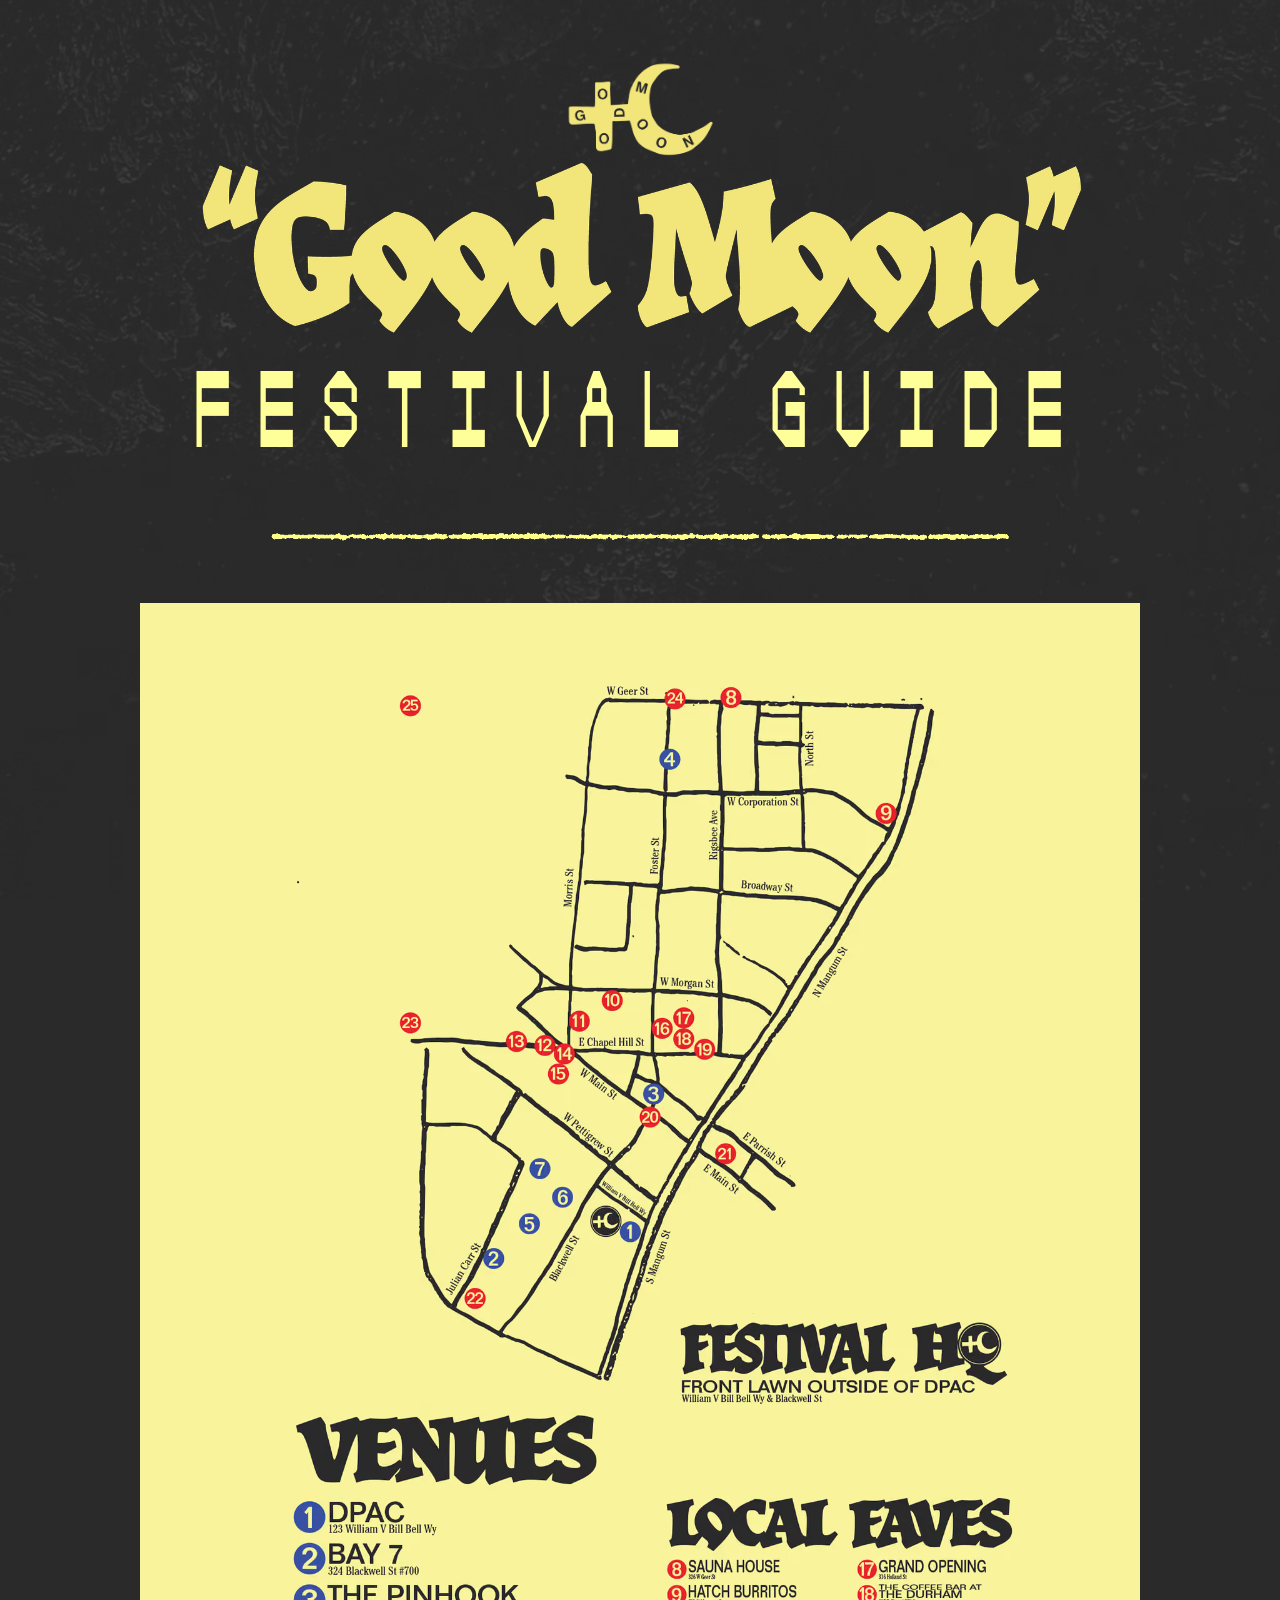
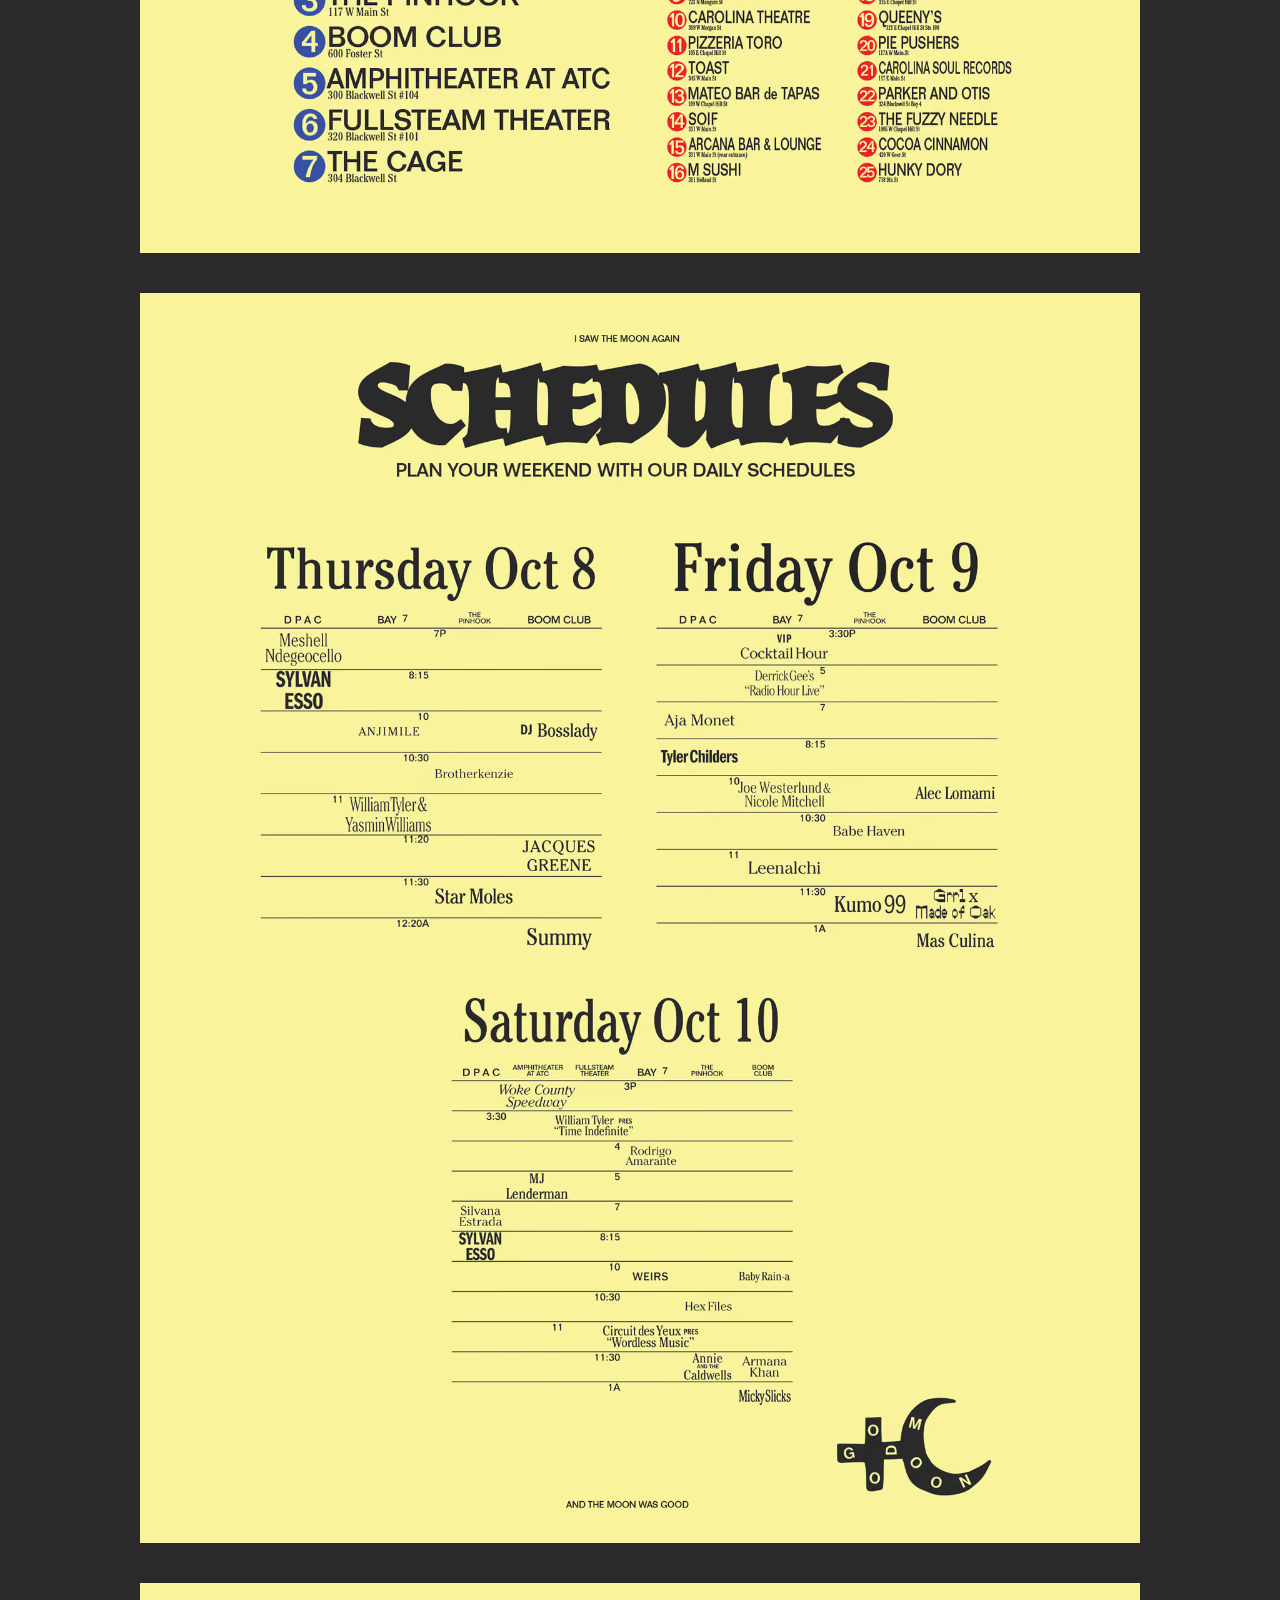
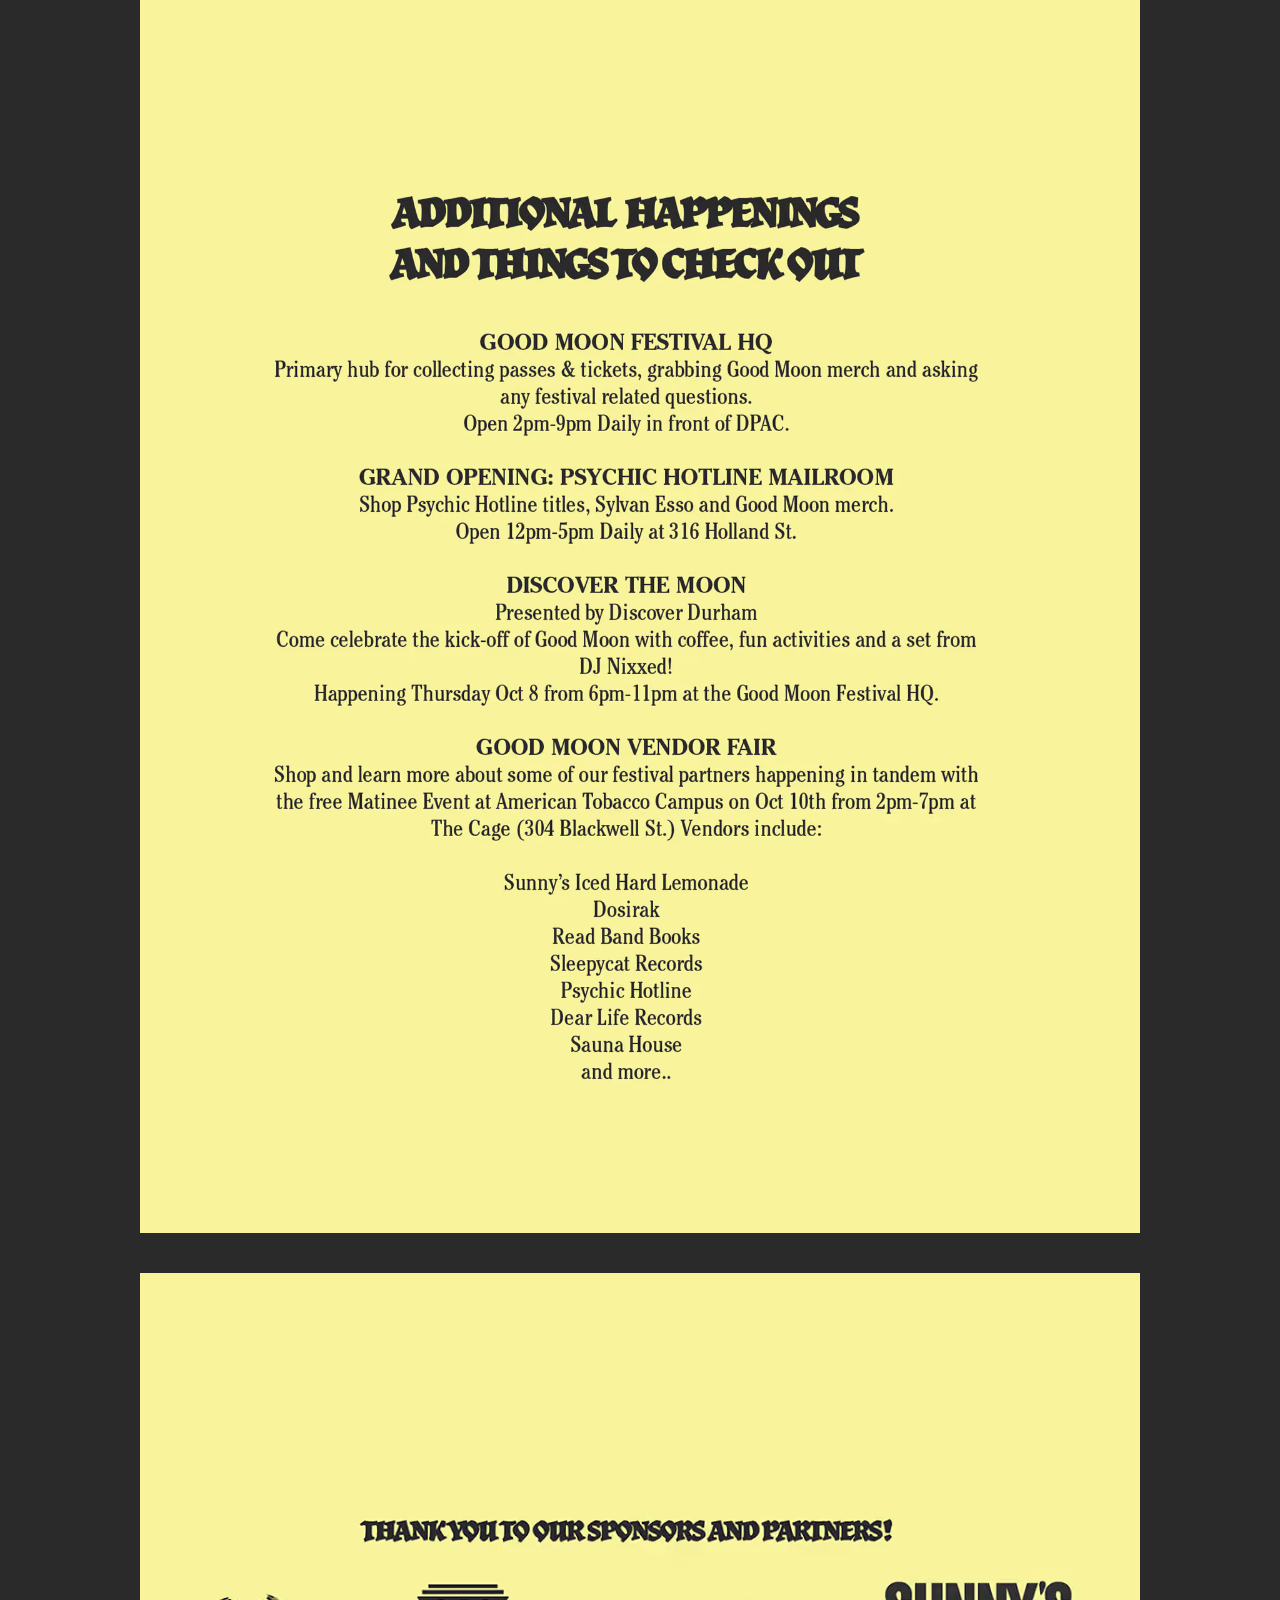
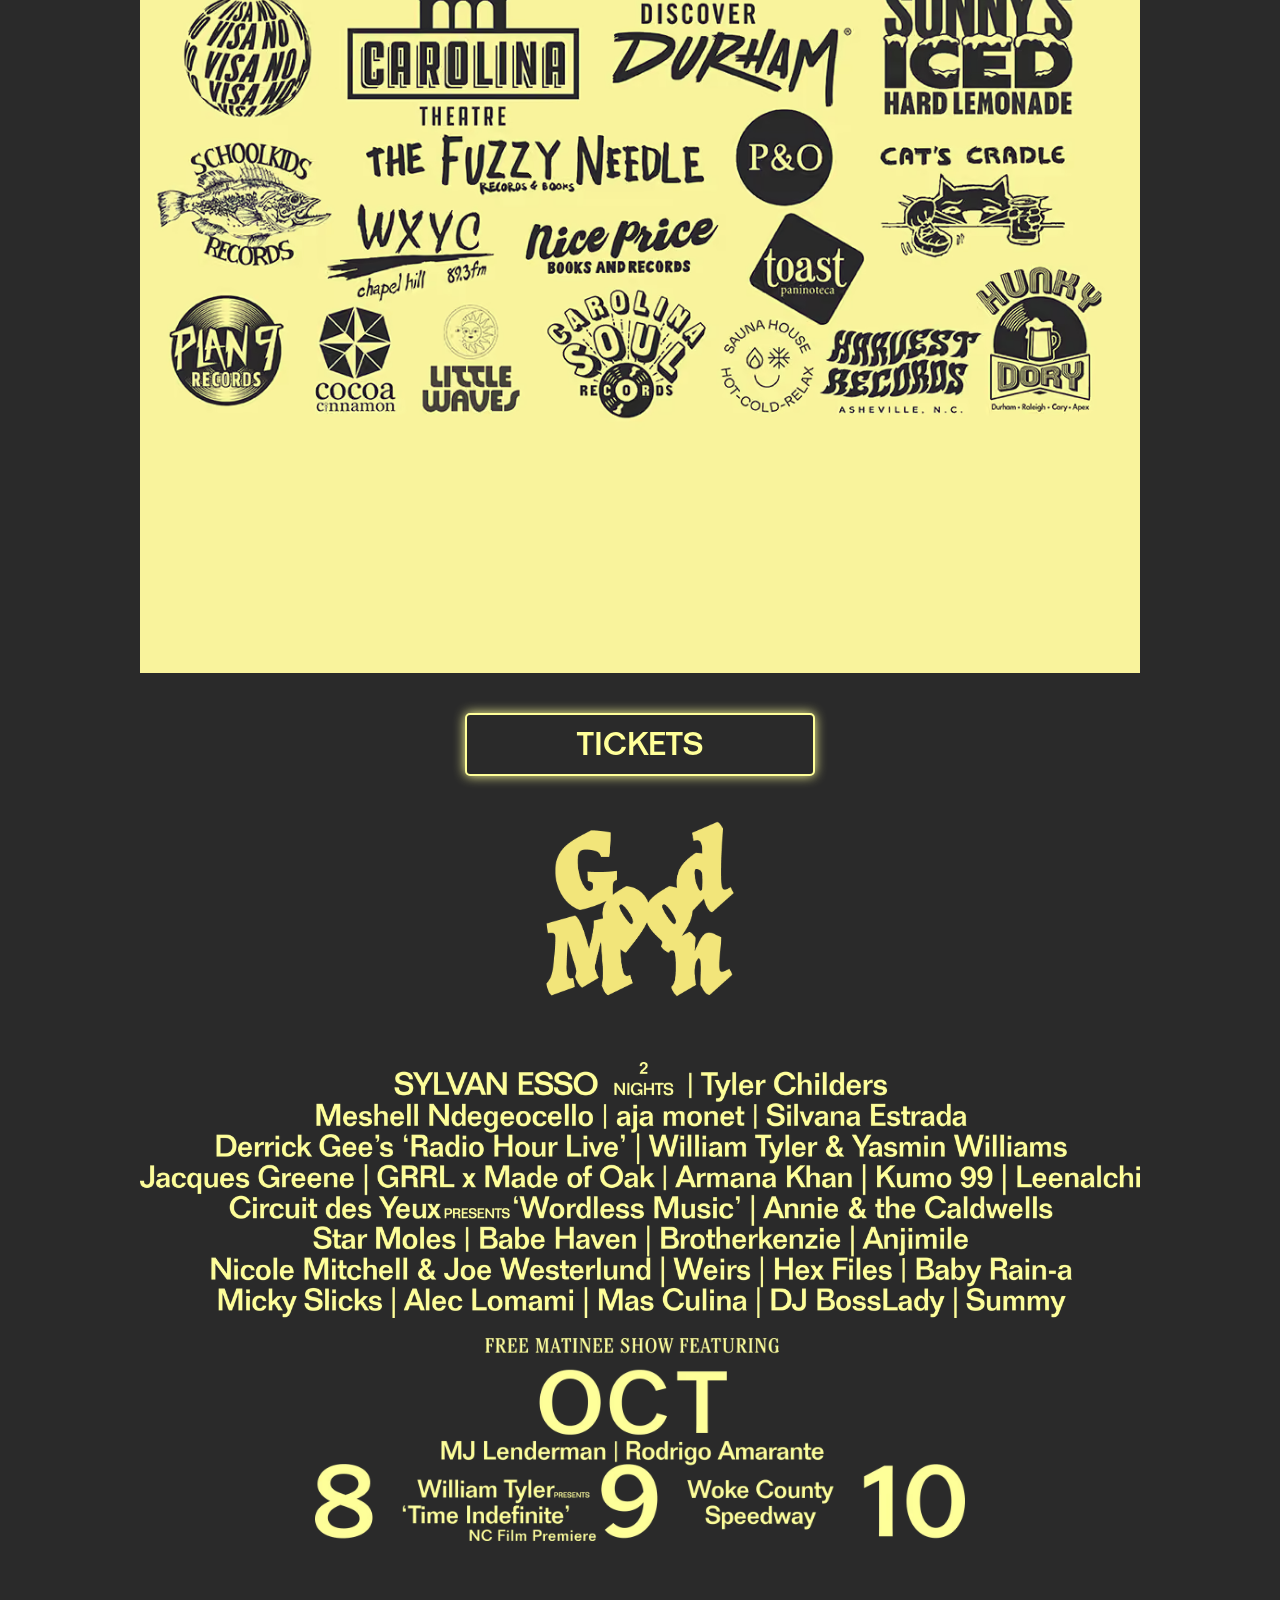
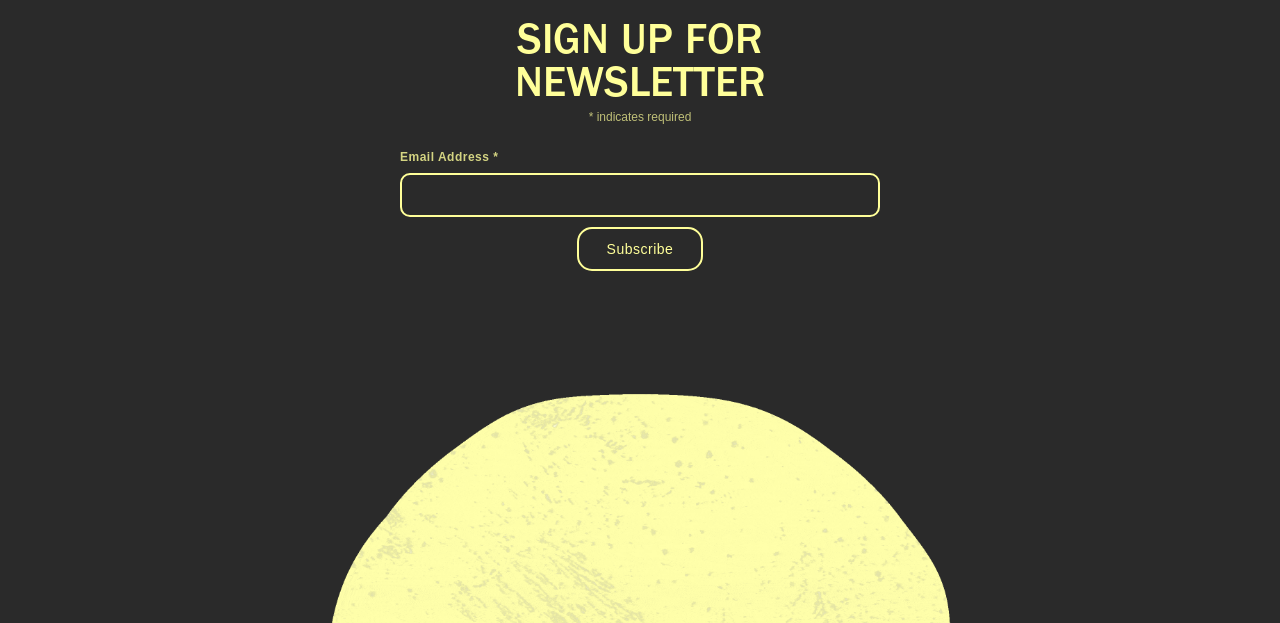
==== commit c0affd58: "Update links" ====
--- a/festival-guide.html
+++ b/festival-guide.html
@@ -1,4 +1,4 @@
-<!DOCTYPE html><!--  This site was created in Webflow. https://webflow.com  --><!--  Last Published: Fri Oct 09 2026 19:10:43 GMT+0000 (Coordinated Universal Time)  -->
+<!DOCTYPE html><!--  This site was created in Webflow. https://webflow.com  --><!--  Last Published: Fri Oct 09 2026 19:49:22 GMT+0000 (Coordinated Universal Time)  -->
 <html data-wf-page="6ac93ae63915757697e5f2d0" data-wf-site="69fa5315053e97f702bbb917">
 <head>
   <meta charset="utf-8">
@@ -48,8 +48,8 @@
       <div class="save-the-date-container"><img src="images/26_GoodMoon_Icons-02-copy.avif" loading="lazy" sizes="100vw" srcset="images/26_GoodMoon_Icons-02-copy-p-500.png 500w, images/26_GoodMoon_Icons-02-copy-p-800.png 800w, images/26_GoodMoon_Icons-02-copy-p-1080.png 1080w, images/26_GoodMoon_Icons-02-copy.avif 2775w" alt="" class="image-2">
         <a href="index.html" class="w-inline-block"><img src="images/26_GoodMoon_Icons-01-copy.avif" loading="lazy" sizes="100vw" srcset="images/26_GoodMoon_Icons-01-copy-p-500.png 500w, images/26_GoodMoon_Icons-01-copy-p-800.png 800w, images/26_GoodMoon_Icons-01-copy-p-1080.png 1080w, images/26_GoodMoon_Icons-01-copy-p-1600.png 1600w, images/26_GoodMoon_Icons-01-copy-p-2000.png 2000w, images/26_GoodMoon_Icons-01-copy.avif 6102w" alt="" class="image"></a>
         <div class="text-block-7">FESTIVAL GUIDE</div><img src="images/good-moon-divider.gif" loading="lazy" alt="" class="image-6">
-        <div class="schedule-graphics"><img src="images/2_GM26_Brochure_MAP_4x5.png" loading="eager" sizes="(max-width: 2500px) 100vw, 2500px" srcset="images/2_GM26_Brochure_MAP_4x5.png 500w, images/2_GM26_Brochure_MAP_4x5.png 800w, images/2_GM26_Brochure_MAP_4x5.png 1080w, images/2_GM26_Brochure_MAP_4x5.png 1600w, images/2_GM26_Brochure_MAP_4x5.png 2000w, images/2_GM26_Brochure_MAP_4x5.png 2500w" alt="" class="image-16">
-          <a href="schedule.html" class="w-inline-block"><img src="images/3_GM26_Brochure_SCHED_4x5.png" loading="eager" sizes="(max-width: 4500px) 100vw, 4500px" srcset="images/3_GM26_Brochure_SCHED_4x5.png 500w, images/3_GM26_Brochure_SCHED_4x5.png 800w, images/3_GM26_Brochure_SCHED_4x5.png 1080w, images/3_GM26_Brochure_SCHED_4x5.png 1600w, images/3_GM26_Brochure_SCHED_4x5.png 2000w, images/3_GM26_Brochure_SCHED_4x5.png 2600w, images/3_GM26_Brochure_SCHED_4x5.png 3200w, images/3_GM26_Brochure_SCHED_4x5.png 4500w" alt="" class="image-15"></a><img src="images/4_GM26_Brochure_ADDL_4x5.png" loading="eager" sizes="(max-width: 4500px) 100vw, 4500px" srcset="images/4_GM26_Brochure_ADDL_4x5.png 500w, images/4_GM26_Brochure_ADDL_4x5.png 800w, images/4_GM26_Brochure_ADDL_4x5.png 1080w, images/4_GM26_Brochure_ADDL_4x5.png 1600w, images/4_GM26_Brochure_ADDL_4x5.png 2000w, images/4_GM26_Brochure_ADDL_4x5.png 2600w, images/4_GM26_Brochure_ADDL_4x5.png 3200w, images/4_GM26_Brochure_ADDL_4x5.png 4500w" alt="" class="image-14"><img src="images/5_Sponsors-Partners_SQUARE.png" loading="eager" sizes="(max-width: 1080px) 100vw, 1080px" srcset="images/5_Sponsors-Partners_SQUARE.png 500w, images/5_Sponsors-Partners_SQUARE.png 800w, images/5_Sponsors-Partners_SQUARE.png 1080w" alt="" class="image-14">
+        <div class="schedule-graphics"><img src="images/2_GM26_Brochure_MAP_4x5.avif" loading="eager" sizes="(max-width: 2500px) 100vw, 2500px" srcset="images/2_GM26_Brochure_MAP_4x5-p-500.avif 500w, images/2_GM26_Brochure_MAP_4x5-p-800.avif 800w, images/2_GM26_Brochure_MAP_4x5-p-1080.avif 1080w, images/2_GM26_Brochure_MAP_4x5-p-1600.avif 1600w, images/2_GM26_Brochure_MAP_4x5-p-2000.avif 2000w, images/2_GM26_Brochure_MAP_4x5.avif 2500w" alt="" class="image-16">
+          <a href="schedule.html" class="w-inline-block"><img src="images/3_GM26_Brochure_SCHED_4x5.avif" loading="eager" sizes="(max-width: 4500px) 100vw, 4500px" srcset="images/3_GM26_Brochure_SCHED_4x5-p-500.avif 500w, images/3_GM26_Brochure_SCHED_4x5-p-800.avif 800w, images/3_GM26_Brochure_SCHED_4x5-p-1080.avif 1080w, images/3_GM26_Brochure_SCHED_4x5-p-1600.avif 1600w, images/3_GM26_Brochure_SCHED_4x5-p-2000.avif 2000w, images/3_GM26_Brochure_SCHED_4x5-p-2600.avif 2600w, images/3_GM26_Brochure_SCHED_4x5-p-3200.avif 3200w, images/3_GM26_Brochure_SCHED_4x5.avif 4500w" alt="" class="image-15"></a><img src="images/4_GM26_Brochure_ADDL_4x5.avif" loading="eager" sizes="(max-width: 4500px) 100vw, 4500px" srcset="images/4_GM26_Brochure_ADDL_4x5-p-500.avif 500w, images/4_GM26_Brochure_ADDL_4x5-p-800.avif 800w, images/4_GM26_Brochure_ADDL_4x5-p-1080.avif 1080w, images/4_GM26_Brochure_ADDL_4x5-p-1600.avif 1600w, images/4_GM26_Brochure_ADDL_4x5-p-2000.avif 2000w, images/4_GM26_Brochure_ADDL_4x5-p-2600.avif 2600w, images/4_GM26_Brochure_ADDL_4x5-p-3200.avif 3200w, images/4_GM26_Brochure_ADDL_4x5.avif 4500w" alt="" class="image-14"><img src="images/5_Sponsors-Partners_SQUARE.avif" loading="eager" alt="" class="image-14">
           <a href="tickets.html" target="_blank" class="link tickets">TICKETS</a>
         </div>
         <a href="index.html" class="w-inline-block"><img src="images/26_GoodMoon_Icons-04-copy.avif" loading="lazy" sizes="100vw" srcset="images/26_GoodMoon_Icons-04-copy-p-500.png 500w, images/26_GoodMoon_Icons-04-copy-p-800.png 800w, images/26_GoodMoon_Icons-04-copy.avif 2260w" alt="" class="image-3 tickets"></a><img src="images/LINEUP-v3.png" loading="lazy" sizes="100vw" srcset="images/LINEUP-v3-p-500.png 500w, images/LINEUP-v3-p-800.png 800w, images/LINEUP-v3-p-1080.png 1080w, images/LINEUP-v3-p-1600.png 1600w, images/LINEUP-v3-p-2000.png 2000w, images/LINEUP-v3.png 3932w" alt="" class="image-13"><img src="images/dates-v3.avif" loading="lazy" sizes="100vw" srcset="images/dates-v3-p-500.avif 500w, images/dates-v3-p-800.avif 800w, images/dates-v3-p-1080.avif 1080w, images/dates-v3-p-1600.avif 1600w, images/dates-v3-p-2000.avif 2000w, images/dates-v3.avif 3143w" alt="" class="image-12">
